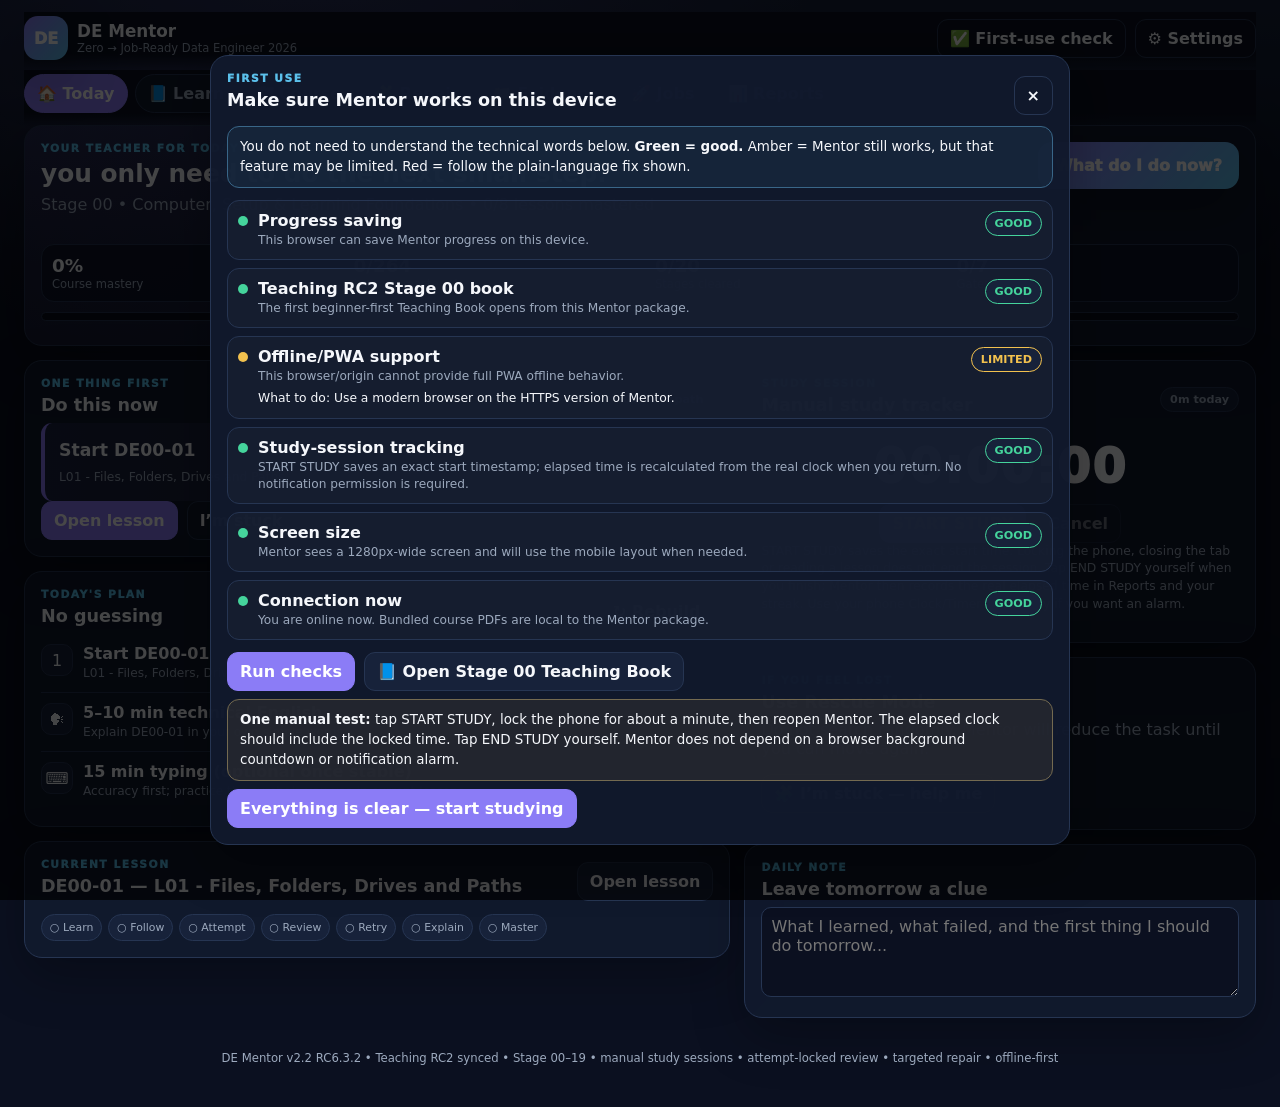
==== index.html @ 19a1c8e5 "Fix Amoled true black theme" ====
<!doctype html>
<html lang="en">
<head>
  <meta charset="utf-8">
  <meta name="viewport" content="width=device-width, initial-scale=1, viewport-fit=cover">
  <meta name="theme-color" content="#0b1020">
  <meta name="description" content="DE Mentor RC6.2 integrated with the beginner-first Teaching RC2 course: 20 stages, 264 formal lessons + 50 project phases, review/repair, revision, evidence and job launch.">
  <title>DE Mentor — Zero to Job-Ready 2026</title>
  <link rel="manifest" href="manifest.webmanifest">
  <link rel="icon" href="icon.svg" type="image/svg+xml">
  <link rel="stylesheet" href="styles.css">
</head>
<body data-theme="midnight">
<div class="appShell">
  <header class="topbar">
    <div class="brandWrap">
      <div class="logo">DE</div>
      <div class="brandText"><strong>DE Mentor</strong><span>Zero → Job-Ready Data Engineer 2026</span></div>
    </div>
    <div class="topActions">
      <button class="btn ghost" id="setupCheckBtn">✅ First-use check</button>
      <button class="btn ghost" id="installBtn" hidden>⬇ Install</button>
            <button class="btn ghost" id="settingsBtn">⚙ Settings</button>
    </div>
  </header>

  <nav class="tabs" aria-label="Mentor sections">
    <button class="tab active" data-view="home">🏠 Today</button>
    <button class="tab" data-view="learn">📘 Learn</button>
    <button class="tab" data-view="map">🗺 Course</button>
    <button class="tab" data-view="repair">🧩 Repair</button>
    <button class="tab" data-view="evidence">📁 Evidence</button>
    <button class="tab" data-view="jobs">🚀 Jobs</button>
    <button class="tab" data-view="reports">📊 Reports</button>
  </nav>

  <main>
    <!-- HOME -->
    <section class="view active" id="view-home">
      <section class="card hero">
        <div class="heroTop">
          <div>
            <div class="eyebrow">YOUR TEACHER FOR TODAY</div>
            <h1 id="greeting">You only need to do the next small step.</h1>
            <p class="muted" id="heroSub"></p>
          </div>
          <button class="bigAction" id="doNowBtn">What do I do now?</button>
        </div>
        <div class="stats4">
          <div class="stat"><b id="coursePct">0%</b><span>Course mastery</span></div>
          <div class="stat"><b id="lessonStat">0/264</b><span>Lessons mastered</span></div>
          <div class="stat"><b id="stageStat">0/20</b><span>Stages cleared</span></div>
          <div class="stat"><b id="gateStat">0/7</b><span>Gates passed</span></div>
        </div>
        <div class="progress"><i id="courseBar"></i></div>
      </section>

      <section class="gridMain">
        <div>
          <section class="card nextCard">
            <div class="sectionHead">
              <div><div class="eyebrow">ONE THING FIRST</div><h2>Do this now</h2></div>
              <span class="pill" id="nextPill">Ready</span>
            </div>
            <div class="nextInstruction" id="nextInstruction"></div>
            <div class="actionRow" id="nextActions"></div>
          </section>

          <section class="card">
            <div class="sectionHead"><div><div class="eyebrow">TODAY'S PLAN</div><h2>No guessing</h2></div><button class="btn ghost" id="rebuildPlanBtn">↻ Rebuild</button></div>
            <div id="todayPlan"></div>
          </section>

          <section class="card">
            <div class="sectionHead"><div><div class="eyebrow">CURRENT LESSON</div><h2 id="homeLessonTitle"></h2></div><button class="btn" id="openCurrentBtn">Open lesson</button></div>
            <div id="homeLessonSteps"></div>
          </section>
        </div>

        <aside>
          <section class="card timerCard">
            <div class="sectionHead"><div><div class="eyebrow">STUDY SESSION</div><h2>Manual study tracker</h2></div><span class="pill" id="studyToday">0m today</span></div>
            <div class="clock" id="studyClock">00:00:00</div>
            <div class="actionRow center"><button class="btn primary" id="studyStartEnd">START STUDY</button><button class="btn ghost" id="studyCancel" disabled>Cancel</button></div>
            <p class="muted tiny" id="studyHint">START STUDY saves the exact start time. Locking the phone, closing the tab or reading a lesson does not end the session. Tap END STUDY yourself when you finish; Mentor then records the real elapsed time in Reports and your streak. Use your phone Clock/Timer separately if you want an alarm.</p>
          </section>

          <section class="card">
            <div class="sectionHead"><div><div class="eyebrow">IF YOU FEEL LOST</div><h2>Use Rescue Mode</h2></div></div>
            <p class="muted">Do not search randomly. Mentor will reduce the task until you can move again.</p>
            <button class="btn rescueBtn" id="stuckBtn">🧩 I’m stuck — help me</button>
          </section>

          <section class="card">
            <div class="sectionHead"><div><div class="eyebrow">DAILY NOTE</div><h2>Leave tomorrow a clue</h2></div><span class="muted tiny" id="noteSaved"></span></div>
            <textarea id="dailyNote" placeholder="What I learned, what failed, and the first thing I should do tomorrow..."></textarea>
          </section>
        </aside>
      </section>
    </section>

    <!-- LEARN -->
    <section class="view" id="view-learn">
      <section class="card">
        <div class="sectionHead">
          <div><div class="eyebrow">BEGINNER CLASSROOM</div><h1 id="lessonHeading">Lesson</h1><p class="muted" id="lessonMeta"></p></div>
          <div class="actionRow"><button class="btn ghost" id="prevLessonBtn">← Prev</button><button class="btn ghost" id="nextLessonBtn">Next →</button></div>
        </div>
        <div class="call info" id="orderWarning" hidden></div>
        <div class="lessonProgress" id="lessonProgress"></div>
      </section>

      <section class="learnLayout">
        <div>
          <section class="card teacherCard">
            <div class="teacherStep"><span>1</span><div><h2>Understand the point</h2><p id="whyText"></p></div></div>
            <div class="teacherStep"><span>2</span><div><h2>Learn / watch / read</h2><p id="learnText"></p><div class="actionRow"><a class="btn" id="sourceBtn" target="_blank" rel="noopener">Open assigned source</a><button class="btn ghost" id="learnerPackBtn">📘 Teaching Book</button></div></div>
            <div class="teacherStep"><span>3</span><div><h2>Follow once</h2><p>Type/click along with the guided example. You are allowed to copy the guided example once. Your independent task comes after this.</p><button class="btn" id="guidedDoneBtn">I followed the guided example</button></div></div>
            <div class="teacherStep important"><span>4</span><div><h2>Do it alone</h2><p id="proofText"></p><p class="muted tiny">Save your real attempt before opening the review. Wrong attempts are useful evidence.</p><button class="btn primary" id="saveAttemptBtn">Save genuine attempt</button></div></div>
            <div class="teacherStep"><span>5</span><div><h2>Check only after attempt</h2><p>Compare your reasoning with the locked Review / Repair material. Fix the exact mistake—do not copy the answer and call it mastery.</p><button class="btn" id="reviewBtn">🔒 Review locked</button></div></div>
            <div class="teacherStep"><span>6</span><div><h2>Fresh retry</h2><p>Close the review and solve a small fresh variation. If you can do it without copying, record the retry.</p><button class="btn" id="retestBtn">Fresh retry passed</button></div></div>
            <div class="teacherStep"><span>7</span><div><h2>Explain it simply</h2><p id="englishText"></p><button class="btn" id="explainBtn">I explained it aloud</button></div></div>
            <div class="teacherStep"><span>8</span><div><h2>Master or repair</h2><p>Mastered means you can reproduce the skill, not that you watched/read it.</p><div class="actionRow"><button class="btn primary" id="masterBtn">Mark Mastered</button><button class="btn ghost" id="skipBtn">Skip for now</button><button class="btn rescueBtn" id="lessonStuckBtn">I’m stuck</button></div></div>
          </section>
        </div>

        <aside>
          <section class="card">
            <div class="eyebrow">LESSON STATUS</div>
            <div class="statusBig" id="lessonStatusBig">Not Started</div>
            <div class="progress"><i id="lessonBar"></i></div>
            <p class="muted tiny" id="lessonStatusHelp"></p>
            <button class="btn ghost full" id="setCurrentBtn">Set as my current lesson</button>
          </section>
          <section class="card">
            <div class="eyebrow">REVISION</div><h2>Mentor remembers for you</h2>
            <div id="revisionPreview"></div>
          </section>
          <section class="card">
            <div class="eyebrow">SOURCE</div><h2 id="sourceName"></h2><p class="muted tiny" id="sourceRule"></p>
          </section>
        </aside>
      </section>
    </section>

    <!-- MAP -->
    <section class="view" id="view-map">
      <section class="card">
        <div class="sectionHead"><div><div class="eyebrow">FULL COURSE</div><h1>20 stages • 264 lessons + 50 project phases</h1><p class="muted">Browse anything. Mentor still keeps a recommended path and protects Gates.</p></div><input id="lessonSearch" class="search" placeholder="Search lesson or topic..."></div>
        <div class="call info">Browsing ahead is allowed. It does <b>not</b> mark earlier work complete and it does not bypass competency Gates.</div>
      </section>
      <div id="stageMap"></div>
    </section>

    <!-- REPAIR -->
    <section class="view" id="view-repair">
      <section class="card">
        <div class="sectionHead"><div><div class="eyebrow">ERROR LOG</div><h1>Weakness → repair → fresh retest</h1></div><button class="btn primary" id="addWeaknessBtn">+ Add weakness</button></div>
        <p class="muted">A mistake never restarts the whole course. Mentor repairs the exact skill that failed.</p>
        <div id="repairList"></div>
      </section>
      <section class="card">
        <div class="eyebrow">REVISION QUEUE</div><h2>Due and upcoming</h2><div id="revisionList"></div>
      </section>
    </section>

    <!-- EVIDENCE -->
    <section class="view" id="view-evidence">
      <section class="card">
        <div class="sectionHead"><div><div class="eyebrow">EVIDENCE VAULT</div><h1>Proof you can show and defend</h1></div><button class="btn primary" id="addEvidenceBtn">+ Save evidence</button></div>
        <div class="call warn">Never store passwords, tokens, private employer/client data, proprietary code or confidential screenshots.</div>
        <div id="evidenceList"></div>
      </section>
    </section>

    <!-- JOBS -->
    <section class="view" id="view-jobs">
      <section class="card">
        <div class="sectionHead"><div><div class="eyebrow">JOB LAUNCH</div><h1>Evidence-led applications</h1><p class="muted">Available early for market watching; full application loop becomes part of the recommended plan from Stage 17 onward.</p></div><button class="btn primary" id="addApplicationBtn">+ Add application</button></div>
        <div class="jobStats" id="jobStats"></div>
        <div id="applicationList"></div>
      </section>
      <section class="card">
        <div class="eyebrow">FUNNEL DIAGNOSIS</div><h2 id="funnelTitle">No pattern yet</h2><div id="funnelAdvice" class="call info"></div>
      </section>
    </section>

    <!-- REPORTS -->
    <section class="view" id="view-reports">
      <section class="gridMain">
        <div>
          <section class="card"><div class="eyebrow">STUDY REPORT</div><h1>Progress that means something</h1><div class="stats4"><div class="stat"><b id="rToday">0m</b><span>Today</span></div><div class="stat"><b id="rWeek">0m</b><span>7 days</span></div><div class="stat"><b id="rStreak">0</b><span>Streak</span></div><div class="stat"><b id="rDue">0</b><span>Revision due</span></div></div><h2>Last 7 days</h2><div id="studyBars"></div></section>
          <section class="card"><div class="eyebrow">STAGE PROGRESS</div><h2>Where your mastery is</h2><div id="stageBars"></div></section>
        </div>
        <aside>
          <section class="card"><div class="eyebrow">BACKUP</div><h2>Never lose progress</h2><div class="stack"><button class="btn primary" id="exportJsonBtn">Download full JSON backup</button><button class="btn" id="exportLessonsBtn">Lesson CSV</button><button class="btn" id="exportStudyBtn">Study sessions CSV</button><button class="btn" id="exportEvidenceBtn">Evidence CSV</button><button class="btn" id="exportJobsBtn">Applications CSV</button><button class="btn ghost" id="restoreBtn">Restore JSON backup</button><input id="restoreFile" type="file" accept="application/json,.json" hidden></div></section>
        </aside>
      </section>
    </section>
  </main>

  <footer>DE Mentor v2.2 RC6.3.2 • Teaching RC2 synced • Stage 00–19 • manual study sessions • attempt-locked review • targeted repair • offline-first</footer>
</div>

<!-- FIRST-USE CHECK -->
<div class="modal" id="setupModal" role="dialog" aria-modal="true">
  <div class="modalCard card wide">
    <div class="sectionHead"><div><div class="eyebrow">FIRST USE</div><h2>Make sure Mentor works on this device</h2></div><button class="btn ghost closeModal" data-close="setupModal">×</button></div>
    <div class="call info">You do not need to understand the technical words below. <b>Green = good.</b> Amber = Mentor still works, but that feature may be limited. Red = follow the plain-language fix shown.</div>
    <div id="setupResults" class="setupResults"></div>
    <div class="actionRow">
      <button class="btn primary" id="runSetupCheckBtn">Run checks</button>
      <button class="btn" id="setupOpenStage0Btn">📘 Open Stage 00 Teaching Book</button>
    </div>
    <div class="call warn topGap"><b>One manual test:</b> tap START STUDY, lock the phone for about a minute, then reopen Mentor. The elapsed clock should include the locked time. Tap END STUDY yourself. Mentor does not depend on a browser background countdown or notification alarm.</div>
    <div class="actionRow"><button class="btn primary" id="setupDoneBtn">Everything is clear — start studying</button></div>
  </div>
</div>

<!-- SETTINGS -->
<div class="modal" id="settingsModal" role="dialog" aria-modal="true">
  <div class="modalCard card">
    <div class="sectionHead"><h2>⚙ Settings</h2><button class="btn ghost closeModal" data-close="settingsModal">×</button></div>
    <label>Name<input id="nameInput" placeholder="Your name"></label>
    <label>Theme<select id="themeInput"><option value="midnight">Midnight</option><option value="amoled">AMOLED Black</option><option value="light">Light</option><option value="ocean">Ocean</option><option value="forest">Forest</option><option value="ember">Ember</option><option value="graphite">Graphite</option></select></label>
    <label class="check"><input id="beginnerModeInput" type="checkbox"> Beginner Mode — show extra instructions</label>
    <h3>Study tracking</h3>
    <div class="formGrid"><label>Daily target hours<input id="dailyTarget" type="number" min="0.5" max="12" step="0.5"></label></div>
    <p class="muted tiny">No fixed 25-minute Pomodoro is used. Start and end each real study session manually; use the phone Clock/Timer separately when you want an alarm.</p>
    <div class="actionRow"><button class="btn primary" id="saveSettingsBtn">Save settings</button><button class="btn danger" id="resetBtn">Reset all local progress</button></div>
  </div>
</div>

<!-- RESCUE -->
<div class="modal" id="rescueModal" role="dialog" aria-modal="true">
  <div class="modalCard card wide">
    <div class="sectionHead"><div><div class="eyebrow">RESCUE MODE</div><h2 id="rescueTitle">I’m stuck</h2></div><button class="btn ghost closeModal" data-close="rescueModal">×</button></div>
    <div class="rescueSteps" id="rescueSteps"></div>
    <label>What exactly confused you?<textarea id="rescueIssue" placeholder="Example: I typed the formula but got #VALUE! / I don't understand what one row means..."></textarea></label>
    <div class="actionRow"><button class="btn primary" id="saveRescueBtn">Save weakness + schedule repair</button><button class="btn" id="copyHelpPromptBtn">Copy safe help prompt</button></div>
  </div>
</div>

<!-- WEAKNESS -->
<div class="modal" id="weaknessModal" role="dialog" aria-modal="true">
  <div class="modalCard card">
    <div class="sectionHead"><h2>Add weakness</h2><button class="btn ghost closeModal" data-close="weaknessModal">×</button></div>
    <label>Lesson<select id="weakLesson"></select></label>
    <label>What went wrong?<textarea id="weakIssue"></textarea></label>
    <label>Severity<select id="weakSeverity"><option value="normal">Normal</option><option value="critical">Critical — blocks safe progress</option></select></label>
    <button class="btn primary" id="saveWeaknessBtn">Save weakness</button>
  </div>
</div>

<!-- EVIDENCE MODAL -->
<div class="modal" id="evidenceModal" role="dialog" aria-modal="true">
  <div class="modalCard card">
    <div class="sectionHead"><h2>Save evidence</h2><button class="btn ghost closeModal" data-close="evidenceModal">×</button></div>
    <label>Lesson / skill<input id="evSkill" placeholder="DE09-04 / idempotent batch pipeline"></label>
    <label>What you did + how you verified it<textarea id="evAction"></textarea></label>
    <label>Type<select id="evType"><option>Course evidence</option><option>Independent project</option><option>Failure / recovery</option><option>Cloud / Fabric lab</option><option>Interview evidence</option></select></label>
    <label>Strength<select id="evStrength"><option value="1">1 — guided</option><option value="2">2 — independent basic</option><option value="3">3 — independent professional</option><option value="4">4 — can teach/defend</option></select></label>
    <button class="btn primary" id="saveEvidenceBtn">Save sanitized evidence</button>
  </div>
</div>

<!-- APPLICATION MODAL -->
<div class="modal" id="applicationModal" role="dialog" aria-modal="true">
  <div class="modalCard card wide">
    <div class="sectionHead"><h2>Add / update application</h2><button class="btn ghost closeModal" data-close="applicationModal">×</button></div>
    <div class="formGrid"><label>Company<input id="jobCompany"></label><label>Role<input id="jobRole"></label><label>Source<input id="jobSource" placeholder="LinkedIn / company site / referral"></label><label>Date<input id="jobDate" type="date"></label><label>Fit<select id="jobFit"><option>High</option><option>Medium</option><option>Low</option></select></label><label>Status<select id="jobStatus"><option>Saved</option><option>Applied</option><option>Recruiter screen</option><option>Assessment</option><option>Technical interview</option><option>Final interview</option><option>Offer</option><option>Rejected</option><option>Withdrawn</option></select></label><label>Work mode<input id="jobMode" placeholder="Remote / hybrid / onsite"></label><label>Follow-up date<input id="jobFollow" type="date"></label></div>
    <label>Degree / eligibility wording<textarea id="jobDegree" placeholder="Paste the exact important requirement, e.g. 'Bachelor's degree preferred'..."></textarea></label>
    <label>Notes / feedback<textarea id="jobNotes"></textarea></label>
    <button class="btn primary" id="saveApplicationBtn">Save application</button>
  </div>
</div>

<!-- GATE MODAL -->
<div class="modal" id="gateModal" role="dialog" aria-modal="true">
  <div class="modalCard card wide">
    <div class="sectionHead"><div><div class="eyebrow">PROTECTED GATE</div><h2 id="gateTitle"></h2></div><button class="btn ghost closeModal" data-close="gateModal">×</button></div>
    <div class="call warn" id="gateRule"></div>
    <div id="gateScores" class="formGrid"></div>
    <label class="check"><input id="gateCritical" type="checkbox"> I had an unresolved critical failure (unsafe/corrupt/fake-evidence type failure)</label>
    <label>Evidence / attempt note<textarea id="gateNote"></textarea></label>
    <div class="actionRow"><a class="btn" id="gatePackageBtn" target="_blank" rel="noopener">📦 Full Gate package</a><a class="btn" id="gateBriefBtn" target="_blank" rel="noopener">Open Gate brief</a><a class="btn ghost" id="gateReviewBtn" target="_blank" rel="noopener">Review locked</a></div>
    <div id="gateResult" class="call info"></div>
    <button class="btn primary" id="saveGateBtn">Save Gate attempt</button>
  </div>
</div>

<div class="toast" id="toast"></div>

<script src="curriculum.js"></script>
<script src="app.js"></script>
</body>
</html>
---- styles.css ----
:root{
  --bg:#0b1020;--panel:#11192d;--panel2:#17223a;--panel3:#0e1528;
  --txt:#f5f7fb;--mut:#9ca9bd;--accent:#8b7cf6;--accent2:#5bc0eb;
  --ok:#45d49c;--warn:#f2c14e;--danger:#ff6b7a;--bd:#263552;
  --shadow:0 18px 52px rgba(0,0,0,.28);--radius:18px;--focus:0 0 0 3px color-mix(in srgb,var(--accent) 32%,transparent)
}
body[data-theme="amoled"]{--bg:#000;--panel:#000;--panel2:#050505;--panel3:#000;--bd:#202020;--accent:#9a8cff;--accent2:#52c8f0;--shadow:none}
body[data-theme="light"]{--bg:#f5f7fb;--panel:#fff;--panel2:#eef2f7;--panel3:#f8fafc;--txt:#172033;--mut:#64748b;--bd:#d7dee8;--shadow:0 14px 36px rgba(25,38,64,.09);--accent:#6757d9;--accent2:#198fb8}
body[data-theme="ocean"]{--bg:#071622;--panel:#0d2230;--panel2:#123246;--panel3:#091c29;--accent:#2ab7ca;--accent2:#68d8e8;--bd:#24506a}
body[data-theme="forest"]{--bg:#0c1512;--panel:#12211b;--panel2:#1a3027;--panel3:#0d1914;--accent:#53d18f;--accent2:#8be8bb;--bd:#294a3c}
body[data-theme="ember"]{--bg:#1b100d;--panel:#291713;--panel2:#38201a;--panel3:#21110e;--accent:#f28c5d;--accent2:#ffc07a;--bd:#5a3328}
body[data-theme="graphite"]{--bg:#101214;--panel:#181b1f;--panel2:#22262b;--panel3:#131619;--txt:#f2f4f6;--mut:#a7b0ba;--accent:#7e8da4;--accent2:#aab6c5;--bd:#353c45}
*{box-sizing:border-box}
html{scroll-behavior:smooth}
body{margin:0;min-height:100vh;color:var(--txt);background:radial-gradient(circle at 25% -10%,color-mix(in srgb,var(--accent) 19%,transparent),transparent 34%),linear-gradient(180deg,var(--panel2),var(--bg) 24%);font-family:Inter,system-ui,-apple-system,Segoe UI,Roboto,Arial,sans-serif}
body[data-theme="amoled"]{background:#000}
body[data-theme="amoled"] .topbar,body[data-theme="amoled"] .tabs{background:#000}
body[data-theme="amoled"] .card{background:#000}
body[data-theme="amoled"] .hero,body[data-theme="amoled"] .teacherStep.important,body[data-theme="amoled"] .nextInstruction{background:#000}
button,input,select,textarea{font:inherit}
button,a{touch-action:manipulation}
a{color:inherit;text-decoration:none}
.appShell{max-width:1260px;margin:auto;padding:12px 14px 34px}
.topbar{display:flex;align-items:center;justify-content:space-between;gap:12px;padding:4px 0 10px;position:sticky;top:0;z-index:30;background:linear-gradient(180deg,var(--bg) 72%,transparent);backdrop-filter:blur(8px)}
.brandWrap{display:flex;align-items:center;gap:10px;min-width:0}.logo{width:44px;height:44px;border-radius:14px;display:grid;place-items:center;font-weight:950;background:linear-gradient(135deg,var(--accent),var(--accent2));color:#fff;box-shadow:var(--shadow)}
.brandText{min-width:0}.brandText strong{display:block;font-size:1.05rem}.brandText span{display:block;color:var(--mut);font-size:.72rem;white-space:nowrap;overflow:hidden;text-overflow:ellipsis;max-width:58vw}
.topActions{display:flex;gap:7px;overflow-x:auto;scrollbar-width:none}.topActions::-webkit-scrollbar{display:none}.topActions .btn{white-space:nowrap}
.tabs{display:flex;gap:7px;overflow-x:auto;scrollbar-width:none;padding:4px 0 12px;position:sticky;top:58px;z-index:25;background:linear-gradient(180deg,var(--bg) 78%,transparent)}.tabs::-webkit-scrollbar{display:none}
.tab{border:1px solid var(--bd);background:var(--panel);color:var(--mut);border-radius:999px;padding:9px 12px;font-weight:850;white-space:nowrap;cursor:pointer}.tab.active{background:var(--accent);border-color:var(--accent);color:#fff}.tab:focus-visible,.btn:focus-visible,.chip:focus-visible,input:focus-visible,select:focus-visible,textarea:focus-visible{outline:none;box-shadow:var(--focus)}
.view{display:none}.view.active{display:block}
.card{background:color-mix(in srgb,var(--panel) 97%,transparent);border:1px solid var(--bd);border-radius:var(--radius);padding:16px;margin:0 0 14px;box-shadow:var(--shadow)}
.hero{background:linear-gradient(145deg,color-mix(in srgb,var(--accent) 14%,transparent),var(--panel) 60%)}
.heroTop,.sectionHead,.actionRow,.brandWrap,.topActions,.timerModes{display:flex;align-items:center;gap:9px;flex-wrap:wrap}.heroTop,.sectionHead{justify-content:space-between}.heroTop{align-items:flex-start}
h1,h2,h3,p{margin-top:0}h1{font-size:1.55rem;line-height:1.15;margin-bottom:6px}h2{font-size:1.1rem;margin-bottom:8px}h3{font-size:.96rem;margin:10px 0 7px}
.eyebrow{font-size:.67rem;text-transform:uppercase;letter-spacing:.14em;color:var(--accent2);font-weight:950;margin-bottom:5px}.muted{color:var(--mut)}.tiny{font-size:.77rem;line-height:1.45}
.btn{border:1px solid var(--bd);background:var(--panel2);color:var(--txt);border-radius:11px;padding:9px 12px;font-weight:850;cursor:pointer;transition:.15s transform,.15s filter}.btn:hover{filter:brightness(1.08)}.btn:active{transform:translateY(1px)}.btn:disabled{opacity:.42;cursor:not-allowed;transform:none;filter:none}.btn.primary{background:var(--accent);border-color:var(--accent);color:#fff}.btn.ghost{background:transparent}.btn.danger{background:transparent;color:#ff9da8;border-color:color-mix(in srgb,var(--danger) 50%,var(--bd))}.btn.full{width:100%}.rescueBtn{border-color:color-mix(in srgb,var(--warn) 48%,var(--bd));background:color-mix(in srgb,var(--warn) 10%,var(--panel2));color:var(--txt)}
.bigAction{border:0;border-radius:14px;padding:14px 17px;background:linear-gradient(135deg,var(--accent),var(--accent2));font-weight:950;color:#fff;box-shadow:var(--shadow);cursor:pointer}
.stats4{display:grid;grid-template-columns:repeat(4,1fr);gap:8px;margin:14px 0 10px}.stat{background:color-mix(in srgb,var(--panel3) 90%,transparent);border:1px solid var(--bd);border-radius:13px;padding:10px}.stat b{display:block;font-size:1.15rem}.stat span{display:block;color:var(--mut);font-size:.72rem;margin-top:1px}
.progress{height:9px;background:color-mix(in srgb,var(--bg) 82%,#000);border:1px solid var(--bd);border-radius:99px;overflow:hidden;margin:8px 0}.progress i{display:block;height:100%;width:0;background:linear-gradient(90deg,var(--accent),var(--accent2));transition:width .25s ease}
.gridMain{display:grid;grid-template-columns:1.16fr .84fr;gap:14px}.learnLayout{display:grid;grid-template-columns:1.45fr .55fr;gap:14px}
.nextInstruction{padding:14px;border-left:4px solid var(--accent);background:linear-gradient(90deg,color-mix(in srgb,var(--accent) 10%,transparent),transparent);border-radius:11px;line-height:1.55}.nextInstruction b{font-size:1.08rem}.nextInstruction .tiny{margin-top:6px}
.pill{display:inline-flex;align-items:center;gap:4px;border:1px solid var(--bd);border-radius:999px;padding:5px 9px;font-size:.7rem;color:var(--mut);background:var(--panel2);font-weight:800}.pill.ok{color:var(--ok);border-color:var(--ok)}.pill.warn{color:var(--warn);border-color:var(--warn)}.pill.danger{color:#ff9ca6;border-color:var(--danger)}
.call{padding:10px 12px;border-radius:12px;border:1px solid var(--bd);line-height:1.48;font-size:.84rem;margin:8px 0}.call.info{border-color:color-mix(in srgb,var(--accent2) 35%,var(--bd));background:color-mix(in srgb,var(--accent2) 7%,transparent)}.call.warn{border-color:color-mix(in srgb,var(--warn) 38%,var(--bd));background:color-mix(in srgb,var(--warn) 8%,transparent)}.call.danger{border-color:color-mix(in srgb,var(--danger) 38%,var(--bd));background:color-mix(in srgb,var(--danger) 7%,transparent)}.call.ok{border-color:color-mix(in srgb,var(--ok) 38%,var(--bd));background:color-mix(in srgb,var(--ok) 7%,transparent)}
.planItem,.repairRow,.evidenceRow,.jobRow,.revisionRow,.stageLessonRow{display:flex;gap:10px;align-items:flex-start;padding:10px 0;border-bottom:1px solid var(--bd)}.planItem:last-child,.repairRow:last-child,.evidenceRow:last-child,.jobRow:last-child,.revisionRow:last-child,.stageLessonRow:last-child{border-bottom:0}.planIcon{width:32px;height:32px;border:1px solid var(--bd);background:var(--panel2);border-radius:10px;display:grid;place-items:center;flex:0 0 32px}.grow{flex:1;min-width:0}.rowTitle{font-weight:850}.rowSub{color:var(--mut);font-size:.76rem;line-height:1.4;margin-top:2px}
.timerCard{text-align:left}.timerModes{justify-content:center}.chip{border:1px solid var(--bd);background:var(--panel2);color:var(--mut);border-radius:999px;padding:7px 10px;font-weight:800;cursor:pointer}.chip.active{border-color:var(--accent);color:var(--txt);box-shadow:0 0 0 1px var(--accent) inset}.clock{text-align:center;font-size:3rem;font-weight:950;letter-spacing:.04em;margin:15px 0 10px;font-variant-numeric:tabular-nums}.center{justify-content:center}
textarea,input,select{width:100%;min-width:0;border:1px solid var(--bd);background:var(--bg);color:var(--txt);border-radius:10px;padding:9px}textarea{min-height:90px;resize:vertical}label{display:block;margin:9px 0;font-size:.82rem;font-weight:750}.check{display:flex;align-items:flex-start;gap:8px}.check input{width:auto;margin-top:2px;accent-color:var(--accent)}.formGrid{display:grid;grid-template-columns:1fr 1fr;gap:9px}.stack{display:grid;gap:8px}.search{max-width:310px}
.teacherCard{padding:5px 16px}.teacherStep{display:grid;grid-template-columns:42px 1fr;gap:12px;padding:17px 0;border-bottom:1px solid var(--bd)}.teacherStep:last-child{border-bottom:0}.teacherStep>span{width:36px;height:36px;border-radius:12px;display:grid;place-items:center;background:var(--panel2);border:1px solid var(--bd);font-weight:950;color:var(--accent2)}.teacherStep h2{margin-bottom:6px}.teacherStep p{line-height:1.52;margin-bottom:9px}.teacherStep.important{background:linear-gradient(90deg,color-mix(in srgb,var(--accent) 7%,transparent),transparent);margin:0 -16px;padding:17px 16px}.teacherStep.important>span{background:var(--accent);color:#fff;border-color:var(--accent)}
.lessonProgress{display:flex;gap:6px;flex-wrap:wrap;margin-top:10px}.stepDot{display:flex;align-items:center;gap:5px;border:1px solid var(--bd);background:var(--panel2);border-radius:999px;padding:6px 8px;font-size:.68rem;color:var(--mut)}.stepDot.done{border-color:var(--ok);color:var(--ok)}.stepDot.current{border-color:var(--accent);color:var(--txt)}
.statusBig{font-size:1.45rem;font-weight:950;margin:9px 0 6px}.status-not{color:var(--mut)}.status-learning{color:var(--accent2)}.status-attempt{color:var(--warn)}.status-review{color:#d9a2ff}.status-retest{color:#f3bb6e}.status-master{color:var(--ok)}.status-skip{color:#f39a75}
.stageCard{overflow:hidden}.stageTop{display:grid;grid-template-columns:64px 1fr auto;gap:11px;align-items:center;cursor:pointer}.stageNum{width:58px;height:58px;border-radius:15px;background:var(--panel2);border:1px solid var(--bd);display:grid;place-items:center;font-weight:950;font-size:1.1rem}.stageTop h2{margin:0 0 4px}.stageBody{display:none;margin-top:13px;padding-top:10px;border-top:1px solid var(--bd)}.stageCard.open .stageBody{display:block}.stageMeta{display:flex;gap:6px;flex-wrap:wrap;margin:8px 0}.stageLessonRow{align-items:center}.stageLessonRow .btn{padding:7px 9px}.lessonId{font-family:ui-monospace,SFMono-Regular,Menlo,Consolas,monospace;color:var(--accent2);font-size:.76rem;font-weight:900}.stageProgressMini{width:125px}.gateBanner{margin-top:10px}.gatePassed{color:var(--ok)}
.rescueSteps{display:grid;gap:9px}.rescueStep{display:grid;grid-template-columns:34px 1fr;gap:9px;padding:10px;border:1px solid var(--bd);border-radius:12px;background:var(--panel2)}.rescueStep>span{width:30px;height:30px;border-radius:9px;display:grid;place-items:center;background:var(--panel3);font-weight:900;color:var(--accent2)}
.modal{display:none;position:fixed;inset:0;z-index:70;background:rgba(0,0,0,.72);place-items:center;padding:14px}.modal.show{display:grid}.modalCard{width:min(650px,100%);max-height:92vh;overflow:auto;margin:0}.modalCard.wide{width:min(860px,100%)}
.toast{position:fixed;right:18px;bottom:20px;z-index:100;background:var(--txt);color:var(--bg);padding:10px 13px;border-radius:11px;font-weight:800;box-shadow:var(--shadow);opacity:0;transform:translateY(10px);pointer-events:none;transition:.2s}.toast.show{opacity:1;transform:none}
.jobStats{display:grid;grid-template-columns:repeat(4,1fr);gap:7px;margin:10px 0}.jobMini{border:1px solid var(--bd);background:var(--panel2);border-radius:11px;padding:9px}.jobMini b{display:block}.jobMini span{font-size:.7rem;color:var(--mut)}
.barRow{display:grid;grid-template-columns:75px 1fr 55px;gap:9px;align-items:center;margin:8px 0;font-size:.76rem}.barTrack{height:8px;border:1px solid var(--bd);background:var(--bg);border-radius:99px;overflow:hidden}.barTrack i{display:block;height:100%;background:linear-gradient(90deg,var(--accent),var(--accent2))}.barRow em{font-style:normal;color:var(--mut);text-align:right}
footer{text-align:center;color:var(--mut);font-size:.73rem;padding:19px 0 8px}
.hidden{display:none!important}
@media(max-width:950px){.gridMain,.learnLayout{grid-template-columns:1fr}.topbar,.tabs{position:static}}
@media(max-width:700px){.stats4,.jobStats{grid-template-columns:1fr 1fr}.formGrid{grid-template-columns:1fr}.stageTop{grid-template-columns:54px 1fr}.stageTop>.stageProgressMini{grid-column:2}.stageNum{width:48px;height:48px}.teacherStep{grid-template-columns:36px 1fr}.teacherStep>span{width:32px;height:32px}.brandText span{max-width:48vw}}
@media(max-width:520px){.appShell{padding:9px}.topbar{align-items:flex-start}.brandText span{max-width:42vw}.bigAction{width:100%}.heroTop{display:block}.heroTop .bigAction{margin-top:10px}.sectionHead{align-items:flex-start}.search{max-width:none;width:100%}.clock{font-size:2.65rem}.stats4{grid-template-columns:1fr 1fr}.stageLessonRow{align-items:flex-start;flex-wrap:wrap}.stageLessonRow .btn{margin-left:42px}.barRow{grid-template-columns:62px 1fr 48px}}

/* First-use device check */
.setupResults{margin:12px 0;display:grid;gap:8px}.setupRow{display:flex;gap:10px;align-items:flex-start;padding:10px;border:1px solid var(--bd);border-radius:12px;background:rgba(255,255,255,.018)}.setupDot{width:10px;height:10px;border-radius:50%;margin-top:5px;flex:0 0 10px;background:var(--mut)}.setupRow.ok .setupDot{background:var(--ok)}.setupRow.warn .setupDot{background:var(--warn)}.setupRow.bad .setupDot{background:var(--danger)}.setupFix{margin-top:5px;color:var(--txt)}

/* RC4 Android readability hotfix — observed on real 452px Android Chrome. */
html{-webkit-text-size-adjust:100%;text-size-adjust:100%}
.teacherStep>div{min-width:0;max-width:100%;overflow-wrap:anywhere;word-break:normal}
.teacherStep h2,.teacherStep p{max-width:100%;overflow-wrap:anywhere}
@media(max-width:600px){
  .teacherCard{padding:4px 12px;overflow:hidden}
  .teacherStep{display:block;padding:16px 0;min-width:0;overflow:hidden}
  .teacherStep.important{display:block;margin:0 -12px;padding:16px 12px;overflow:hidden}
  .teacherStep>span{width:34px;height:34px;margin:0 0 10px 0}
  .teacherStep>div{display:block;width:100%;min-width:0}
  .teacherStep h2{font-size:1.08rem;line-height:1.3;margin:0 0 7px}
  .teacherStep p{font-size:.98rem;line-height:1.55;margin:0 0 10px}
  .teacherStep .actionRow{display:grid;grid-template-columns:1fr;gap:8px;width:100%}
  .teacherStep .btn,.teacherStep a.btn{display:block;width:100%;max-width:100%;white-space:normal;text-align:center}
}

/* RC5 manual-session + mobile controls */
@media(max-width:600px){
  .timerCard .actionRow{display:grid;grid-template-columns:1fr;gap:8px}
  .timerCard .btn{width:100%}
  .clock{font-size:2.25rem;overflow-wrap:normal;white-space:nowrap}
}
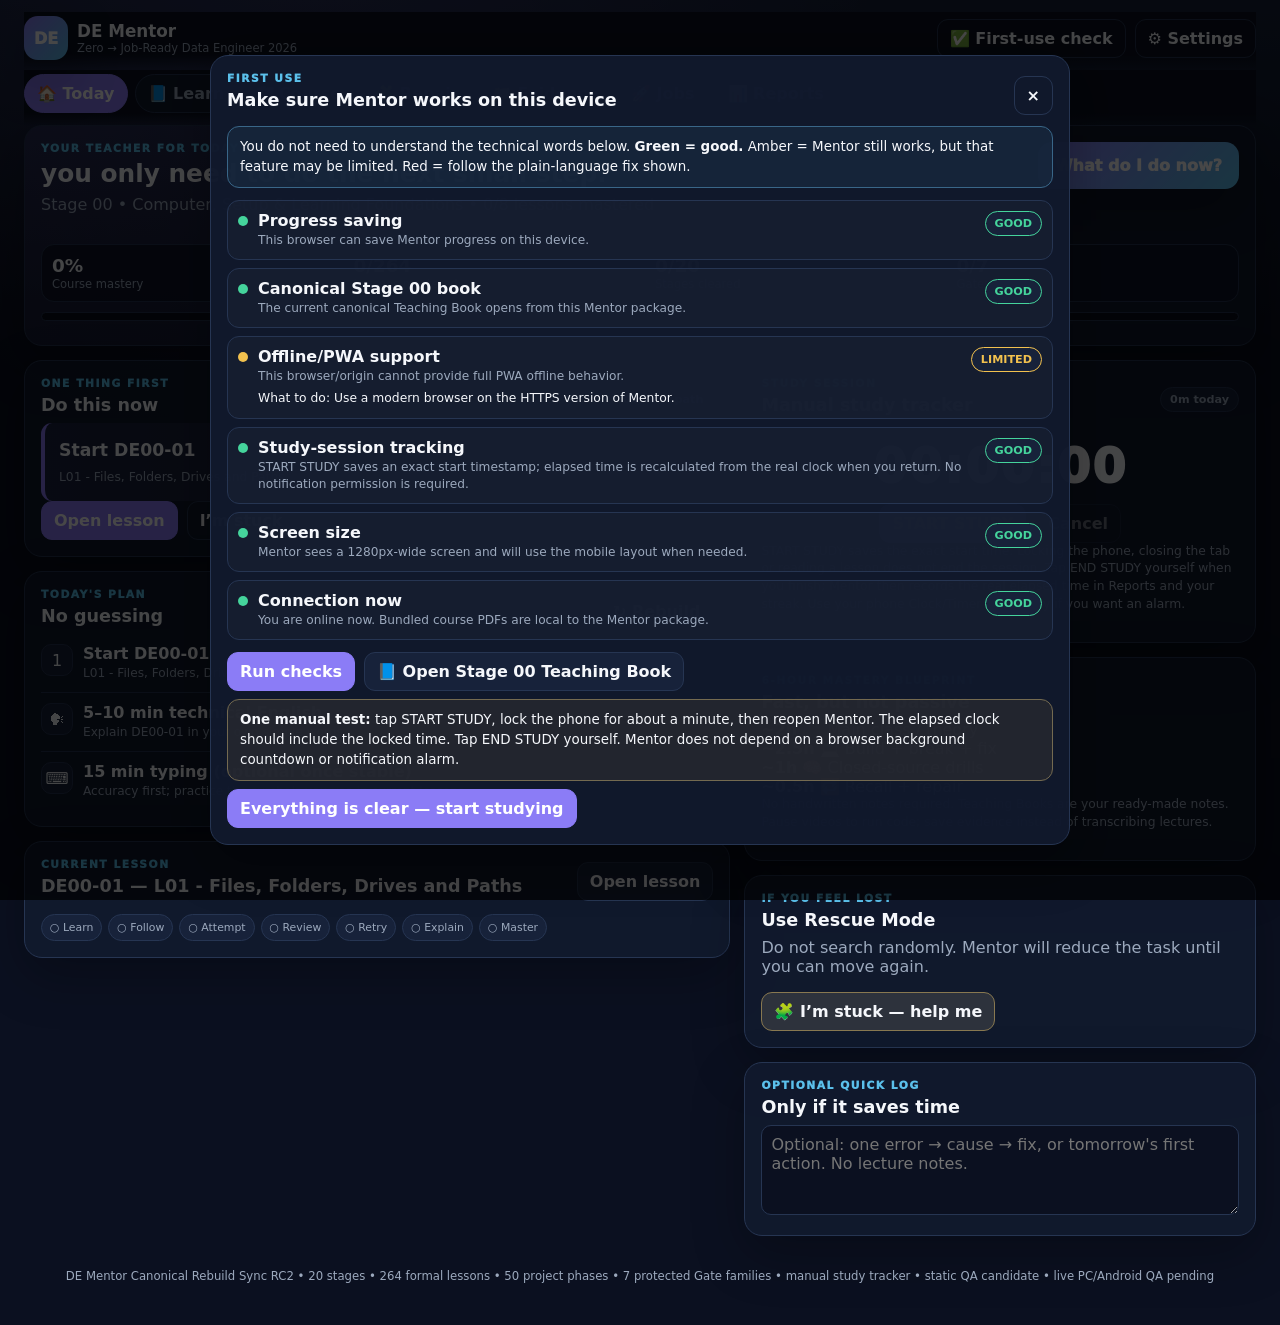
==== commit 95bea01c: "Deploy Standalone DE 2026 canonical Mentor RC2" ====
--- a/index.html
+++ b/index.html
@@ -4,7 +4,7 @@
   <meta charset="utf-8">
   <meta name="viewport" content="width=device-width, initial-scale=1, viewport-fit=cover">
   <meta name="theme-color" content="#0b1020">
-  <meta name="description" content="DE Mentor RC6.2 integrated with the beginner-first Teaching RC2 course: 20 stages, 264 formal lessons + 50 project phases, review/repair, revision, evidence and job launch.">
+  <meta name="description" content="DE Mentor Canonical Rebuild Sync RC2: 20 stages, 264 formal lessons, 50 project phases, 7 competency-based protected Gate families, RC6 visual-source layer preserved, manual study tracker, live-device QA still pending.">
   <title>DE Mentor — Zero to Job-Ready 2026</title>
   <link rel="manifest" href="manifest.webmanifest">
   <link rel="icon" href="icon.svg" type="image/svg+xml">
@@ -85,6 +85,13 @@
             <p class="muted tiny" id="studyHint">START STUDY saves the exact start time. Locking the phone, closing the tab or reading a lesson does not end the session. Tap END STUDY yourself when you finish; Mentor then records the real elapsed time in Reports and your streak. Use your phone Clock/Timer separately if you want an alarm.</p>
           </section>
 
+
+          <section class="card">
+            <div class="sectionHead"><div><div class="eyebrow">6-HOUR MASTERY BLUEPRINT</div><h2>Fast, but not passive</h2></div></div>
+            <div class="miniPlan"><b>~2h</b> 🎥 Main class / theory<br><b>~2.5h</b> 💻 Build + break + fix<br><b>~1h</b> 🧠 Closed-source drills<br><b>~0.5h</b> 🔁 Recall + repair</div>
+            <p class="muted tiny">No handwritten notes required. Teaching Books are your ready-made notes. Pause videos to run code; save evidence instead of transcribing lectures.</p>
+          </section>
+
           <section class="card">
             <div class="sectionHead"><div><div class="eyebrow">IF YOU FEEL LOST</div><h2>Use Rescue Mode</h2></div></div>
             <p class="muted">Do not search randomly. Mentor will reduce the task until you can move again.</p>
@@ -92,8 +99,8 @@
           </section>
 
           <section class="card">
-            <div class="sectionHead"><div><div class="eyebrow">DAILY NOTE</div><h2>Leave tomorrow a clue</h2></div><span class="muted tiny" id="noteSaved"></span></div>
-            <textarea id="dailyNote" placeholder="What I learned, what failed, and the first thing I should do tomorrow..."></textarea>
+            <div class="sectionHead"><div><div class="eyebrow">OPTIONAL QUICK LOG</div><h2>Only if it saves time</h2></div><span class="muted tiny" id="noteSaved"></span></div>
+            <textarea id="dailyNote" placeholder="Optional: one error → cause → fix, or tomorrow's first action. No lecture notes."></textarea>
           </section>
         </aside>
       </section>
@@ -114,7 +121,7 @@
         <div>
           <section class="card teacherCard">
             <div class="teacherStep"><span>1</span><div><h2>Understand the point</h2><p id="whyText"></p></div></div>
-            <div class="teacherStep"><span>2</span><div><h2>Learn / watch / read</h2><p id="learnText"></p><div class="actionRow"><a class="btn" id="sourceBtn" target="_blank" rel="noopener">Open assigned source</a><button class="btn ghost" id="learnerPackBtn">📘 Teaching Book</button></div></div>
+            <div class="teacherStep"><span>2</span><div><h2>Learn / watch / read</h2><p id="learnText"></p><div class="actionRow"><a class="btn primary hidden" id="mainClassBtn" target="_blank" rel="noopener">🎬 Open main class</a><a class="btn" id="sourceBtn" target="_blank" rel="noopener">🎥 Watch assigned visual</a><button class="btn ghost" id="learnerPackBtn">📘 Teaching Book</button><a class="btn ghost" id="moduleBtn" target="_blank" rel="noopener">📦 Full module</a><a class="btn ghost hidden" id="supplementBtn" target="_blank" rel="noopener">🧰 Employer translation lab</a></div></div>
             <div class="teacherStep"><span>3</span><div><h2>Follow once</h2><p>Type/click along with the guided example. You are allowed to copy the guided example once. Your independent task comes after this.</p><button class="btn" id="guidedDoneBtn">I followed the guided example</button></div></div>
             <div class="teacherStep important"><span>4</span><div><h2>Do it alone</h2><p id="proofText"></p><p class="muted tiny">Save your real attempt before opening the review. Wrong attempts are useful evidence.</p><button class="btn primary" id="saveAttemptBtn">Save genuine attempt</button></div></div>
             <div class="teacherStep"><span>5</span><div><h2>Check only after attempt</h2><p>Compare your reasoning with the locked Review / Repair material. Fix the exact mistake—do not copy the answer and call it mastery.</p><button class="btn" id="reviewBtn">🔒 Review locked</button></div></div>
@@ -137,7 +144,7 @@
             <div id="revisionPreview"></div>
           </section>
           <section class="card">
-            <div class="eyebrow">SOURCE</div><h2 id="sourceName"></h2><p class="muted tiny" id="sourceRule"></p>
+            <div class="eyebrow">VISUAL TEACHER / SOURCE</div><h2 id="sourceName"></h2><p class="sourceSegment" id="sourceSegment"></p><p class="muted tiny" id="sourceRule"></p><p class="muted tiny" id="sourceStatus"></p>
           </section>
         </aside>
       </section>
@@ -190,6 +197,7 @@
       <section class="gridMain">
         <div>
           <section class="card"><div class="eyebrow">STUDY REPORT</div><h1>Progress that means something</h1><div class="stats4"><div class="stat"><b id="rToday">0m</b><span>Today</span></div><div class="stat"><b id="rWeek">0m</b><span>7 days</span></div><div class="stat"><b id="rStreak">0</b><span>Streak</span></div><div class="stat"><b id="rDue">0</b><span>Revision due</span></div></div><h2>Last 7 days</h2><div id="studyBars"></div></section>
+          <section class="card"><div class="eyebrow">TRAINING PROOF</div><h2>You are measuring work, not money spent</h2><div class="stats4"><div class="stat"><b id="rTotalStudy">0h</b><span>Total focused study</span></div><div class="stat"><b id="rFormalProof">0/264</b><span>Formal lessons mastered</span></div><div class="stat"><b id="rProjectProof">0/50</b><span>Project phases mastered</span></div><div class="stat"><b id="rGateProof">0/7</b><span>Protected Gates passed</span></div></div><div class="call info" id="trainingProofText">Completion is proved by independent performance: study time + mastery + projects + Gates + evidence. Paying for a course is not a completion metric.</div><div class="actionRow"><button class="btn" id="exportTrainingProofBtn">Export training-proof CSV</button><a class="btn ghost" href="supplements/EMPLOYER_TRANSLATION_LABS_RC1.html" target="_blank" rel="noopener">Employer translation labs</a></div></section>
           <section class="card"><div class="eyebrow">STAGE PROGRESS</div><h2>Where your mastery is</h2><div id="stageBars"></div></section>
         </div>
         <aside>
@@ -199,7 +207,7 @@
     </section>
   </main>
 
-  <footer>DE Mentor v2.2 RC6.3.2 • Teaching RC2 synced • Stage 00–19 • manual study sessions • attempt-locked review • targeted repair • offline-first</footer>
+  <footer>DE Mentor Canonical Rebuild Sync RC2 • 20 stages • 264 formal lessons • 50 project phases • 7 protected Gate families • manual study tracker • static QA candidate • live PC/Android QA pending</footer>
 </div>
 
 <!-- FIRST-USE CHECK -->
@@ -281,11 +289,12 @@
     <div class="sectionHead"><div><div class="eyebrow">PROTECTED GATE</div><h2 id="gateTitle"></h2></div><button class="btn ghost closeModal" data-close="gateModal">×</button></div>
     <div class="call warn" id="gateRule"></div>
     <div id="gateScores" class="formGrid"></div>
+    <label class="check hidden" id="gateReviewerConfirmWrap"><input id="gateReviewerConfirmed" type="checkbox"> Human/Mentor technical review of this evidence bundle is complete; every checked competency above was actually demonstrated, not merely self-declared.</label>
     <label class="check"><input id="gateCritical" type="checkbox"> I had an unresolved critical failure (unsafe/corrupt/fake-evidence type failure)</label>
     <label>Evidence / attempt note<textarea id="gateNote"></textarea></label>
     <div class="actionRow"><a class="btn" id="gatePackageBtn" target="_blank" rel="noopener">📦 Full Gate package</a><a class="btn" id="gateBriefBtn" target="_blank" rel="noopener">Open Gate brief</a><a class="btn ghost" id="gateReviewBtn" target="_blank" rel="noopener">Review locked</a></div>
     <div id="gateResult" class="call info"></div>
-    <button class="btn primary" id="saveGateBtn">Save Gate attempt</button>
+    <div class="actionRow"><button class="btn primary" id="saveGateBtn">Save Gate attempt</button><button class="btn ghost hidden" id="assignNextGateBtn">Assign fresh full Gate</button></div>
   </div>
 </div>
 
--- a/styles.css
+++ b/styles.css
@@ -4,7 +4,7 @@
   --ok:#45d49c;--warn:#f2c14e;--danger:#ff6b7a;--bd:#263552;
   --shadow:0 18px 52px rgba(0,0,0,.28);--radius:18px;--focus:0 0 0 3px color-mix(in srgb,var(--accent) 32%,transparent)
 }
-body[data-theme="amoled"]{--bg:#000;--panel:#000;--panel2:#050505;--panel3:#000;--bd:#202020;--accent:#9a8cff;--accent2:#52c8f0;--shadow:none}
+body[data-theme="amoled"]{--bg:#000;--panel:#090909;--panel2:#111;--panel3:#050505;--bd:#272727;--accent:#9a8cff;--accent2:#52c8f0}
 body[data-theme="light"]{--bg:#f5f7fb;--panel:#fff;--panel2:#eef2f7;--panel3:#f8fafc;--txt:#172033;--mut:#64748b;--bd:#d7dee8;--shadow:0 14px 36px rgba(25,38,64,.09);--accent:#6757d9;--accent2:#198fb8}
 body[data-theme="ocean"]{--bg:#071622;--panel:#0d2230;--panel2:#123246;--panel3:#091c29;--accent:#2ab7ca;--accent2:#68d8e8;--bd:#24506a}
 body[data-theme="forest"]{--bg:#0c1512;--panel:#12211b;--panel2:#1a3027;--panel3:#0d1914;--accent:#53d18f;--accent2:#8be8bb;--bd:#294a3c}
@@ -13,10 +13,6 @@
 *{box-sizing:border-box}
 html{scroll-behavior:smooth}
 body{margin:0;min-height:100vh;color:var(--txt);background:radial-gradient(circle at 25% -10%,color-mix(in srgb,var(--accent) 19%,transparent),transparent 34%),linear-gradient(180deg,var(--panel2),var(--bg) 24%);font-family:Inter,system-ui,-apple-system,Segoe UI,Roboto,Arial,sans-serif}
-body[data-theme="amoled"]{background:#000}
-body[data-theme="amoled"] .topbar,body[data-theme="amoled"] .tabs{background:#000}
-body[data-theme="amoled"] .card{background:#000}
-body[data-theme="amoled"] .hero,body[data-theme="amoled"] .teacherStep.important,body[data-theme="amoled"] .nextInstruction{background:#000}
 button,input,select,textarea{font:inherit}
 button,a{touch-action:manipulation}
 a{color:inherit;text-decoration:none}
@@ -84,3 +80,5 @@
   .timerCard .btn{width:100%}
   .clock{font-size:2.25rem;overflow-wrap:normal;white-space:nowrap}
 }
+
+.sourceSegment{font-weight:850;line-height:1.45;margin:8px 0;color:var(--accent2);overflow-wrap:anywhere}
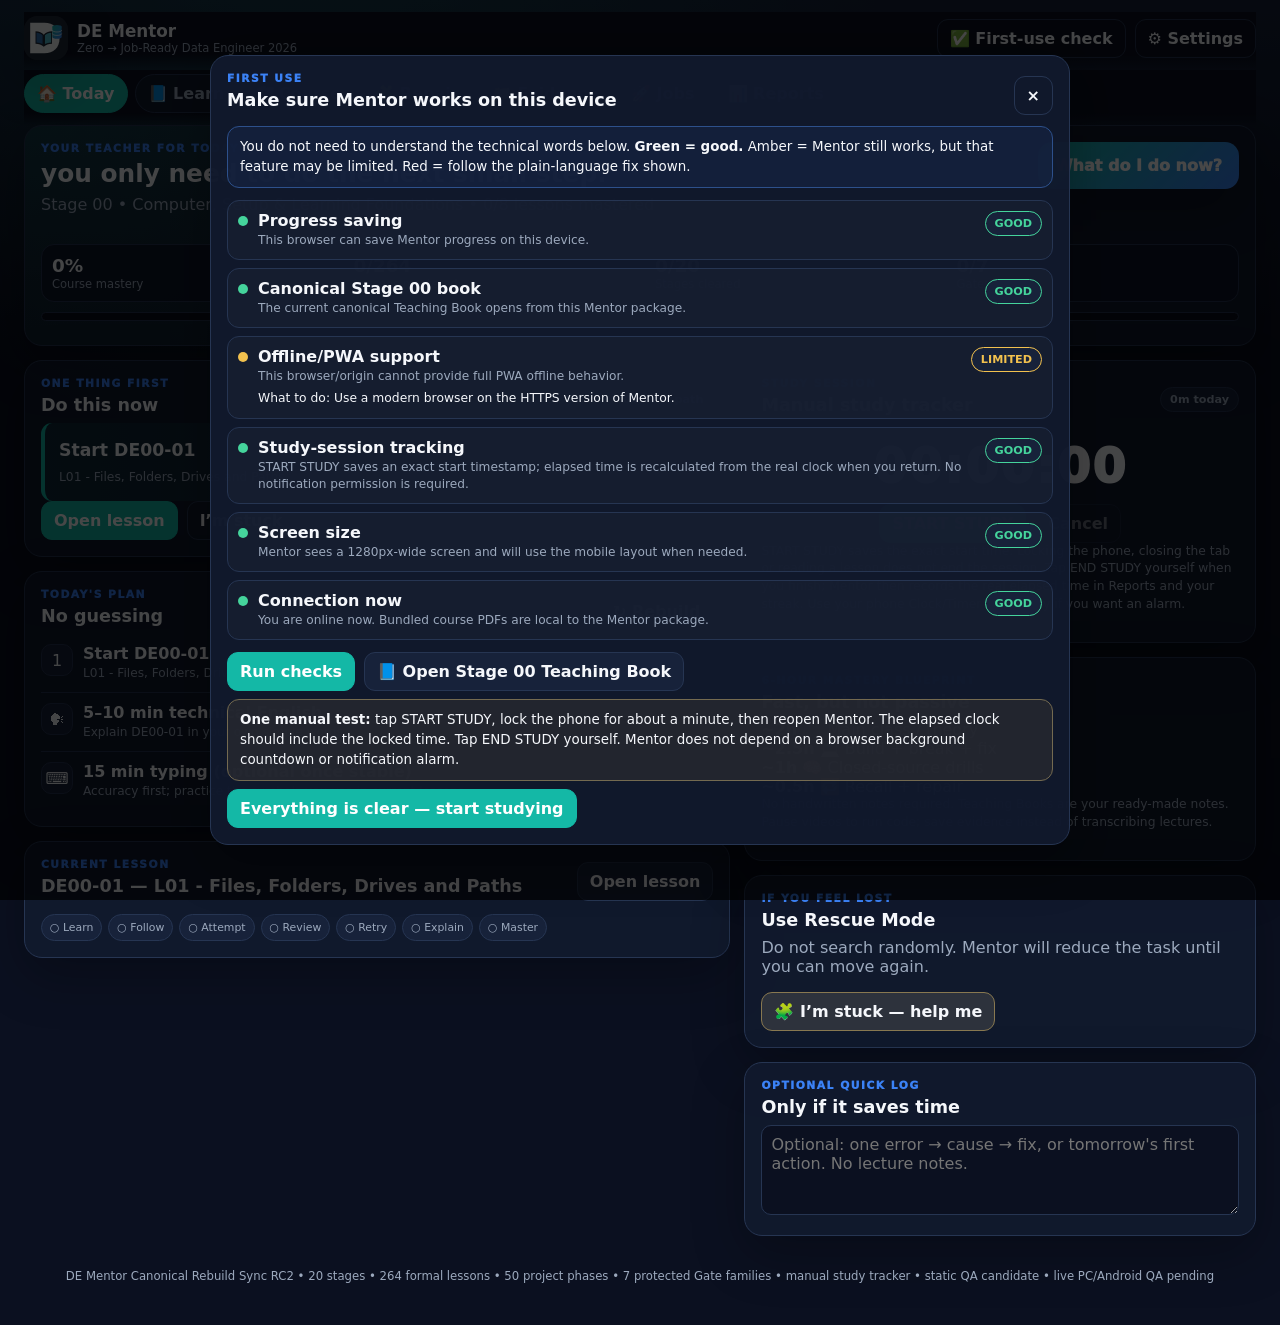
==== commit a46f59e5: "Finalize DE Mentor brand identity" ====
--- a/index.html
+++ b/index.html
@@ -14,7 +14,7 @@
 <div class="appShell">
   <header class="topbar">
     <div class="brandWrap">
-      <div class="logo">DE</div>
+      <img class="logo" src="icon.svg" alt="DE Mentor logo">
       <div class="brandText"><strong>DE Mentor</strong><span>Zero → Job-Ready Data Engineer 2026</span></div>
     </div>
     <div class="topActions">
--- a/styles.css
+++ b/styles.css
@@ -1,11 +1,11 @@
 :root{
   --bg:#0b1020;--panel:#11192d;--panel2:#17223a;--panel3:#0e1528;
-  --txt:#f5f7fb;--mut:#9ca9bd;--accent:#8b7cf6;--accent2:#5bc0eb;
+  --txt:#f5f7fb;--mut:#9ca9bd;--accent:#14b8a6;--accent2:#3b82f6;
   --ok:#45d49c;--warn:#f2c14e;--danger:#ff6b7a;--bd:#263552;
   --shadow:0 18px 52px rgba(0,0,0,.28);--radius:18px;--focus:0 0 0 3px color-mix(in srgb,var(--accent) 32%,transparent)
 }
-body[data-theme="amoled"]{--bg:#000;--panel:#090909;--panel2:#111;--panel3:#050505;--bd:#272727;--accent:#9a8cff;--accent2:#52c8f0}
-body[data-theme="light"]{--bg:#f5f7fb;--panel:#fff;--panel2:#eef2f7;--panel3:#f8fafc;--txt:#172033;--mut:#64748b;--bd:#d7dee8;--shadow:0 14px 36px rgba(25,38,64,.09);--accent:#6757d9;--accent2:#198fb8}
+body[data-theme="amoled"]{--bg:#000;--panel:#090909;--panel2:#111;--panel3:#050505;--bd:#272727;--accent:#14b8a6;--accent2:#3b82f6}
+body[data-theme="light"]{--bg:#f5f7fb;--panel:#fff;--panel2:#eef2f7;--panel3:#f8fafc;--txt:#172033;--mut:#64748b;--bd:#d7dee8;--shadow:0 14px 36px rgba(25,38,64,.09);--accent:#14b8a6;--accent2:#3b82f6}
 body[data-theme="ocean"]{--bg:#071622;--panel:#0d2230;--panel2:#123246;--panel3:#091c29;--accent:#2ab7ca;--accent2:#68d8e8;--bd:#24506a}
 body[data-theme="forest"]{--bg:#0c1512;--panel:#12211b;--panel2:#1a3027;--panel3:#0d1914;--accent:#53d18f;--accent2:#8be8bb;--bd:#294a3c}
 body[data-theme="ember"]{--bg:#1b100d;--panel:#291713;--panel2:#38201a;--panel3:#21110e;--accent:#f28c5d;--accent2:#ffc07a;--bd:#5a3328}
@@ -18,7 +18,7 @@
 a{color:inherit;text-decoration:none}
 .appShell{max-width:1260px;margin:auto;padding:12px 14px 34px}
 .topbar{display:flex;align-items:center;justify-content:space-between;gap:12px;padding:4px 0 10px;position:sticky;top:0;z-index:30;background:linear-gradient(180deg,var(--bg) 72%,transparent);backdrop-filter:blur(8px)}
-.brandWrap{display:flex;align-items:center;gap:10px;min-width:0}.logo{width:44px;height:44px;border-radius:14px;display:grid;place-items:center;font-weight:950;background:linear-gradient(135deg,var(--accent),var(--accent2));color:#fff;box-shadow:var(--shadow)}
+.brandWrap{display:flex;align-items:center;gap:10px;min-width:0}.logo{width:44px;height:44px;border-radius:14px;display:block;flex:0 0 44px;font-size:0;color:transparent;background:url("icon.svg") center/cover no-repeat;box-shadow:var(--shadow)}
 .brandText{min-width:0}.brandText strong{display:block;font-size:1.05rem}.brandText span{display:block;color:var(--mut);font-size:.72rem;white-space:nowrap;overflow:hidden;text-overflow:ellipsis;max-width:58vw}
 .topActions{display:flex;gap:7px;overflow-x:auto;scrollbar-width:none}.topActions::-webkit-scrollbar{display:none}.topActions .btn{white-space:nowrap}
 .tabs{display:flex;gap:7px;overflow-x:auto;scrollbar-width:none;padding:4px 0 12px;position:sticky;top:58px;z-index:25;background:linear-gradient(180deg,var(--bg) 78%,transparent)}.tabs::-webkit-scrollbar{display:none}
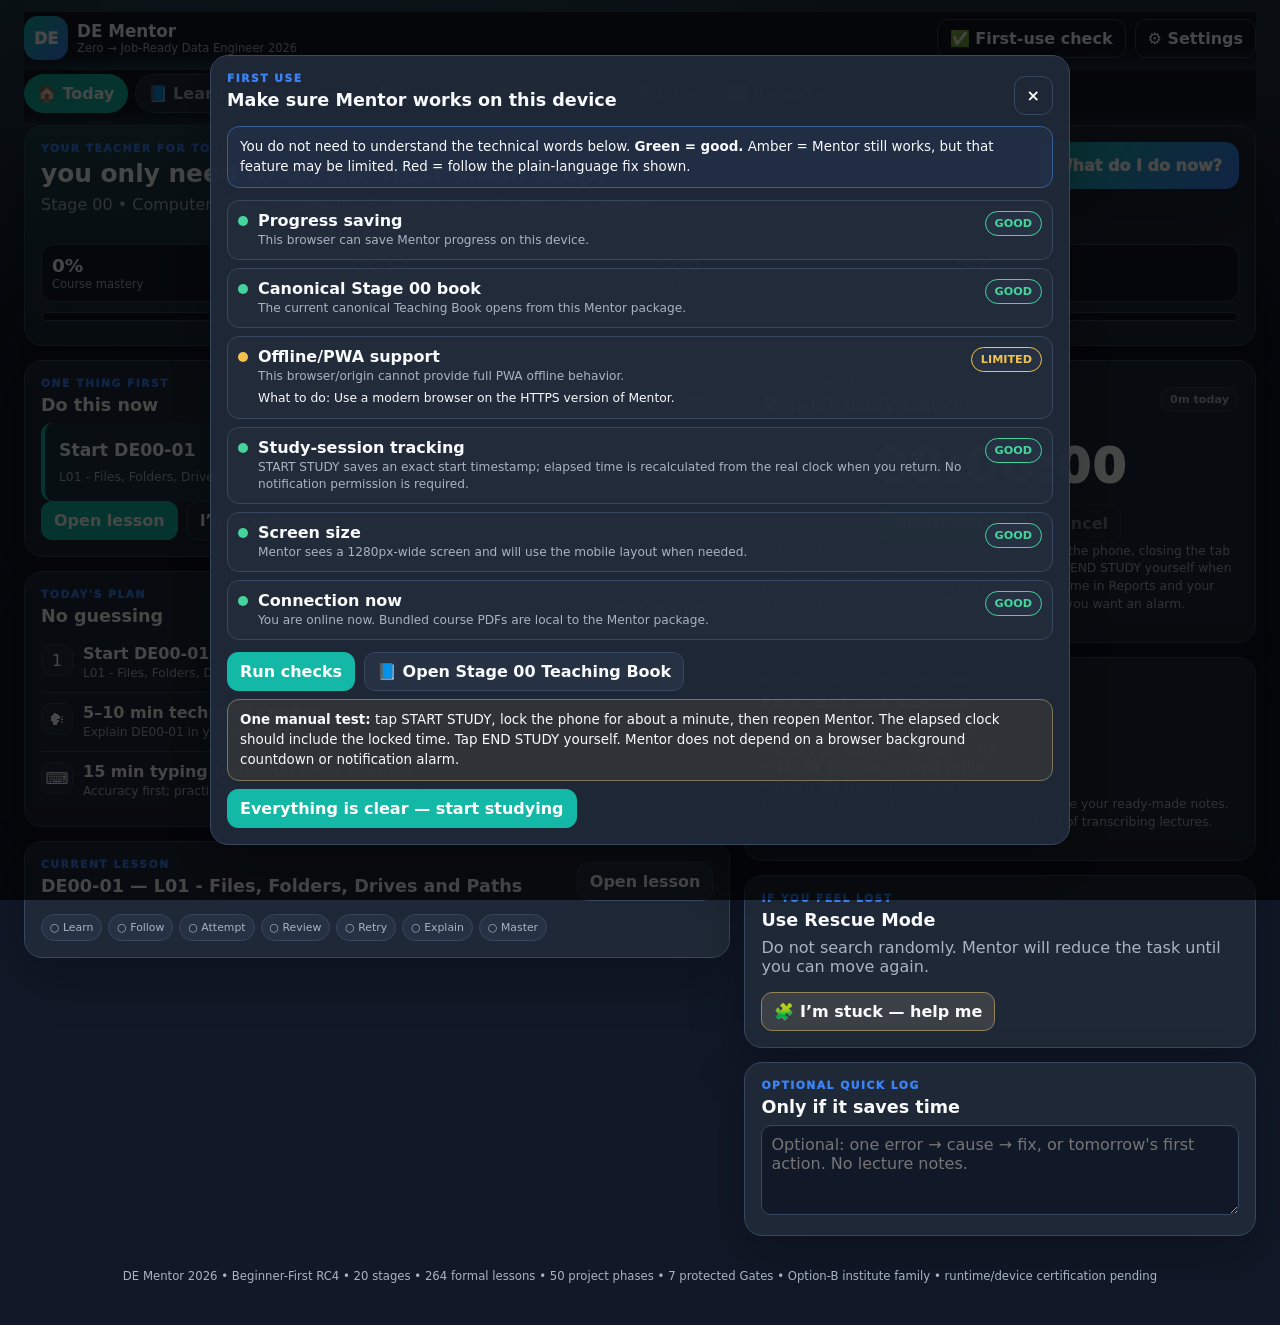
==== commit 78bb7491: "Stage five-course master runtime candidate 2026-09-11" ====
--- a/index.html
+++ b/index.html
@@ -4,7 +4,7 @@
   <meta charset="utf-8">
   <meta name="viewport" content="width=device-width, initial-scale=1, viewport-fit=cover">
   <meta name="theme-color" content="#0b1020">
-  <meta name="description" content="DE Mentor Canonical Rebuild Sync RC2: 20 stages, 264 formal lessons, 50 project phases, 7 competency-based protected Gate families, RC6 visual-source layer preserved, manual study tracker, live-device QA still pending.">
+  <meta name="description" content="DE Mentor 2026 Beginner-First RC4: 20 stages, 264 formal lessons, 50 project phases, 7 protected competency Gates, Option-B institute family, runtime/device certification pending.">
   <title>DE Mentor — Zero to Job-Ready 2026</title>
   <link rel="manifest" href="manifest.webmanifest">
   <link rel="icon" href="icon.svg" type="image/svg+xml">
@@ -14,7 +14,7 @@
 <div class="appShell">
   <header class="topbar">
     <div class="brandWrap">
-      <img class="logo" src="icon.svg" alt="DE Mentor logo">
+      <div class="logo">DE</div>
       <div class="brandText"><strong>DE Mentor</strong><span>Zero → Job-Ready Data Engineer 2026</span></div>
     </div>
     <div class="topActions">
@@ -121,7 +121,7 @@
         <div>
           <section class="card teacherCard">
             <div class="teacherStep"><span>1</span><div><h2>Understand the point</h2><p id="whyText"></p></div></div>
-            <div class="teacherStep"><span>2</span><div><h2>Learn / watch / read</h2><p id="learnText"></p><div class="actionRow"><a class="btn primary hidden" id="mainClassBtn" target="_blank" rel="noopener">🎬 Open main class</a><a class="btn" id="sourceBtn" target="_blank" rel="noopener">🎥 Watch assigned visual</a><button class="btn ghost" id="learnerPackBtn">📘 Teaching Book</button><a class="btn ghost" id="moduleBtn" target="_blank" rel="noopener">📦 Full module</a><a class="btn ghost hidden" id="supplementBtn" target="_blank" rel="noopener">🧰 Employer translation lab</a></div></div>
+            <div class="teacherStep"><span>2</span><div><h2>Learn / watch / read</h2><p id="learnText"></p><div class="actionRow"><a class="btn primary hidden" id="mainClassBtn" target="_blank" rel="noopener">🎬 Open main class</a><a class="btn" id="sourceBtn" target="_blank" rel="noopener">🎥 Watch assigned visual</a><button class="btn ghost" id="learnerPackBtn">📘 Teaching Book</button><a class="btn ghost hidden" id="moduleBtn" target="_blank" rel="noopener" aria-hidden="true">Full module package - admin only</a><a class="btn ghost hidden" id="supplementBtn" target="_blank" rel="noopener">🧰 Employer translation lab</a></div></div>
             <div class="teacherStep"><span>3</span><div><h2>Follow once</h2><p>Type/click along with the guided example. You are allowed to copy the guided example once. Your independent task comes after this.</p><button class="btn" id="guidedDoneBtn">I followed the guided example</button></div></div>
             <div class="teacherStep important"><span>4</span><div><h2>Do it alone</h2><p id="proofText"></p><p class="muted tiny">Save your real attempt before opening the review. Wrong attempts are useful evidence.</p><button class="btn primary" id="saveAttemptBtn">Save genuine attempt</button></div></div>
             <div class="teacherStep"><span>5</span><div><h2>Check only after attempt</h2><p>Compare your reasoning with the locked Review / Repair material. Fix the exact mistake—do not copy the answer and call it mastery.</p><button class="btn" id="reviewBtn">🔒 Review locked</button></div></div>
@@ -207,7 +207,7 @@
     </section>
   </main>
 
-  <footer>DE Mentor Canonical Rebuild Sync RC2 • 20 stages • 264 formal lessons • 50 project phases • 7 protected Gate families • manual study tracker • static QA candidate • live PC/Android QA pending</footer>
+  <footer>DE Mentor 2026 • Beginner-First RC4 • 20 stages • 264 formal lessons • 50 project phases • 7 protected Gates • Option-B institute family • runtime/device certification pending</footer>
 </div>
 
 <!-- FIRST-USE CHECK -->
@@ -292,7 +292,15 @@
     <label class="check hidden" id="gateReviewerConfirmWrap"><input id="gateReviewerConfirmed" type="checkbox"> Human/Mentor technical review of this evidence bundle is complete; every checked competency above was actually demonstrated, not merely self-declared.</label>
     <label class="check"><input id="gateCritical" type="checkbox"> I had an unresolved critical failure (unsafe/corrupt/fake-evidence type failure)</label>
     <label>Evidence / attempt note<textarea id="gateNote"></textarea></label>
-    <div class="actionRow"><a class="btn" id="gatePackageBtn" target="_blank" rel="noopener">📦 Full Gate package</a><a class="btn" id="gateBriefBtn" target="_blank" rel="noopener">Open Gate brief</a><a class="btn ghost" id="gateReviewBtn" target="_blank" rel="noopener">Review locked</a></div>
+    <div class="actionRow"><a class="btn hidden" id="gatePackageBtn" target="_blank" rel="noopener" aria-hidden="true">Full Gate package - admin only</a><a class="btn" id="gateBriefBtn" target="_blank" rel="noopener">Open Gate brief</a><a class="btn ghost" id="gateReviewBtn" target="_blank" rel="noopener">Review locked</a></div>
+    <div class="call info hidden" id="gateRepairBlock">
+      <b>Targeted repair evidence</b>
+      <p class="tiny">Available only after the saved Gate attempt and protected Review are opened. Record what you repaired, then prove the competency on a changed micro-task with the Review closed.</p>
+      <label>What did you repair?<textarea id="gateRepairEvidence" placeholder="State the exact weak competency, what you changed, and where the evidence is saved."></textarea></label>
+      <label>Changed micro-proof<textarea id="gateChangedProof" placeholder="Describe the fresh changed task and the observed validation result."></textarea></label>
+      <div class="actionRow"><button class="btn primary" id="saveGateRepairBtn">Save repair + changed proof</button></div>
+      <div class="tiny" id="gateRepairStatus"></div>
+    </div>
     <div id="gateResult" class="call info"></div>
     <div class="actionRow"><button class="btn primary" id="saveGateBtn">Save Gate attempt</button><button class="btn ghost hidden" id="assignNextGateBtn">Assign fresh full Gate</button></div>
   </div>
--- a/styles.css
+++ b/styles.css
@@ -1,11 +1,11 @@
 :root{
-  --bg:#0b1020;--panel:#11192d;--panel2:#17223a;--panel3:#0e1528;
-  --txt:#f5f7fb;--mut:#9ca9bd;--accent:#14b8a6;--accent2:#3b82f6;
-  --ok:#45d49c;--warn:#f2c14e;--danger:#ff6b7a;--bd:#263552;
+  --bg:#111827;--panel:#1F2937;--panel2:#263244;--panel3:#0F172A;
+  --txt:#F8FAFC;--mut:#A8B3C4;--accent:#14B8A6;--accent2:#3B82F6;
+  --ok:#45d49c;--warn:#f2c14e;--danger:#ff6b7a;--bd:#37475f;
   --shadow:0 18px 52px rgba(0,0,0,.28);--radius:18px;--focus:0 0 0 3px color-mix(in srgb,var(--accent) 32%,transparent)
 }
-body[data-theme="amoled"]{--bg:#000;--panel:#090909;--panel2:#111;--panel3:#050505;--bd:#272727;--accent:#14b8a6;--accent2:#3b82f6}
-body[data-theme="light"]{--bg:#f5f7fb;--panel:#fff;--panel2:#eef2f7;--panel3:#f8fafc;--txt:#172033;--mut:#64748b;--bd:#d7dee8;--shadow:0 14px 36px rgba(25,38,64,.09);--accent:#14b8a6;--accent2:#3b82f6}
+body[data-theme="amoled"]{--bg:#000;--panel:#090909;--panel2:#111;--panel3:#050505;--bd:#272727;--accent:#14B8A6;--accent2:#3B82F6}
+body[data-theme="light"]{--bg:#f5f7fb;--panel:#fff;--panel2:#eef2f7;--panel3:#f8fafc;--txt:#172033;--mut:#64748b;--bd:#d7dee8;--shadow:0 14px 36px rgba(25,38,64,.09);--accent:#0F9F91;--accent2:#2563EB}
 body[data-theme="ocean"]{--bg:#071622;--panel:#0d2230;--panel2:#123246;--panel3:#091c29;--accent:#2ab7ca;--accent2:#68d8e8;--bd:#24506a}
 body[data-theme="forest"]{--bg:#0c1512;--panel:#12211b;--panel2:#1a3027;--panel3:#0d1914;--accent:#53d18f;--accent2:#8be8bb;--bd:#294a3c}
 body[data-theme="ember"]{--bg:#1b100d;--panel:#291713;--panel2:#38201a;--panel3:#21110e;--accent:#f28c5d;--accent2:#ffc07a;--bd:#5a3328}
@@ -18,7 +18,7 @@
 a{color:inherit;text-decoration:none}
 .appShell{max-width:1260px;margin:auto;padding:12px 14px 34px}
 .topbar{display:flex;align-items:center;justify-content:space-between;gap:12px;padding:4px 0 10px;position:sticky;top:0;z-index:30;background:linear-gradient(180deg,var(--bg) 72%,transparent);backdrop-filter:blur(8px)}
-.brandWrap{display:flex;align-items:center;gap:10px;min-width:0}.logo{width:44px;height:44px;border-radius:14px;display:block;flex:0 0 44px;font-size:0;color:transparent;background:url("icon.svg") center/cover no-repeat;box-shadow:var(--shadow)}
+.brandWrap{display:flex;align-items:center;gap:10px;min-width:0}.logo{width:44px;height:44px;border-radius:14px;display:grid;place-items:center;font-weight:950;background:linear-gradient(135deg,var(--accent),var(--accent2));color:#fff;box-shadow:var(--shadow)}
 .brandText{min-width:0}.brandText strong{display:block;font-size:1.05rem}.brandText span{display:block;color:var(--mut);font-size:.72rem;white-space:nowrap;overflow:hidden;text-overflow:ellipsis;max-width:58vw}
 .topActions{display:flex;gap:7px;overflow-x:auto;scrollbar-width:none}.topActions::-webkit-scrollbar{display:none}.topActions .btn{white-space:nowrap}
 .tabs{display:flex;gap:7px;overflow-x:auto;scrollbar-width:none;padding:4px 0 12px;position:sticky;top:58px;z-index:25;background:linear-gradient(180deg,var(--bg) 78%,transparent)}.tabs::-webkit-scrollbar{display:none}
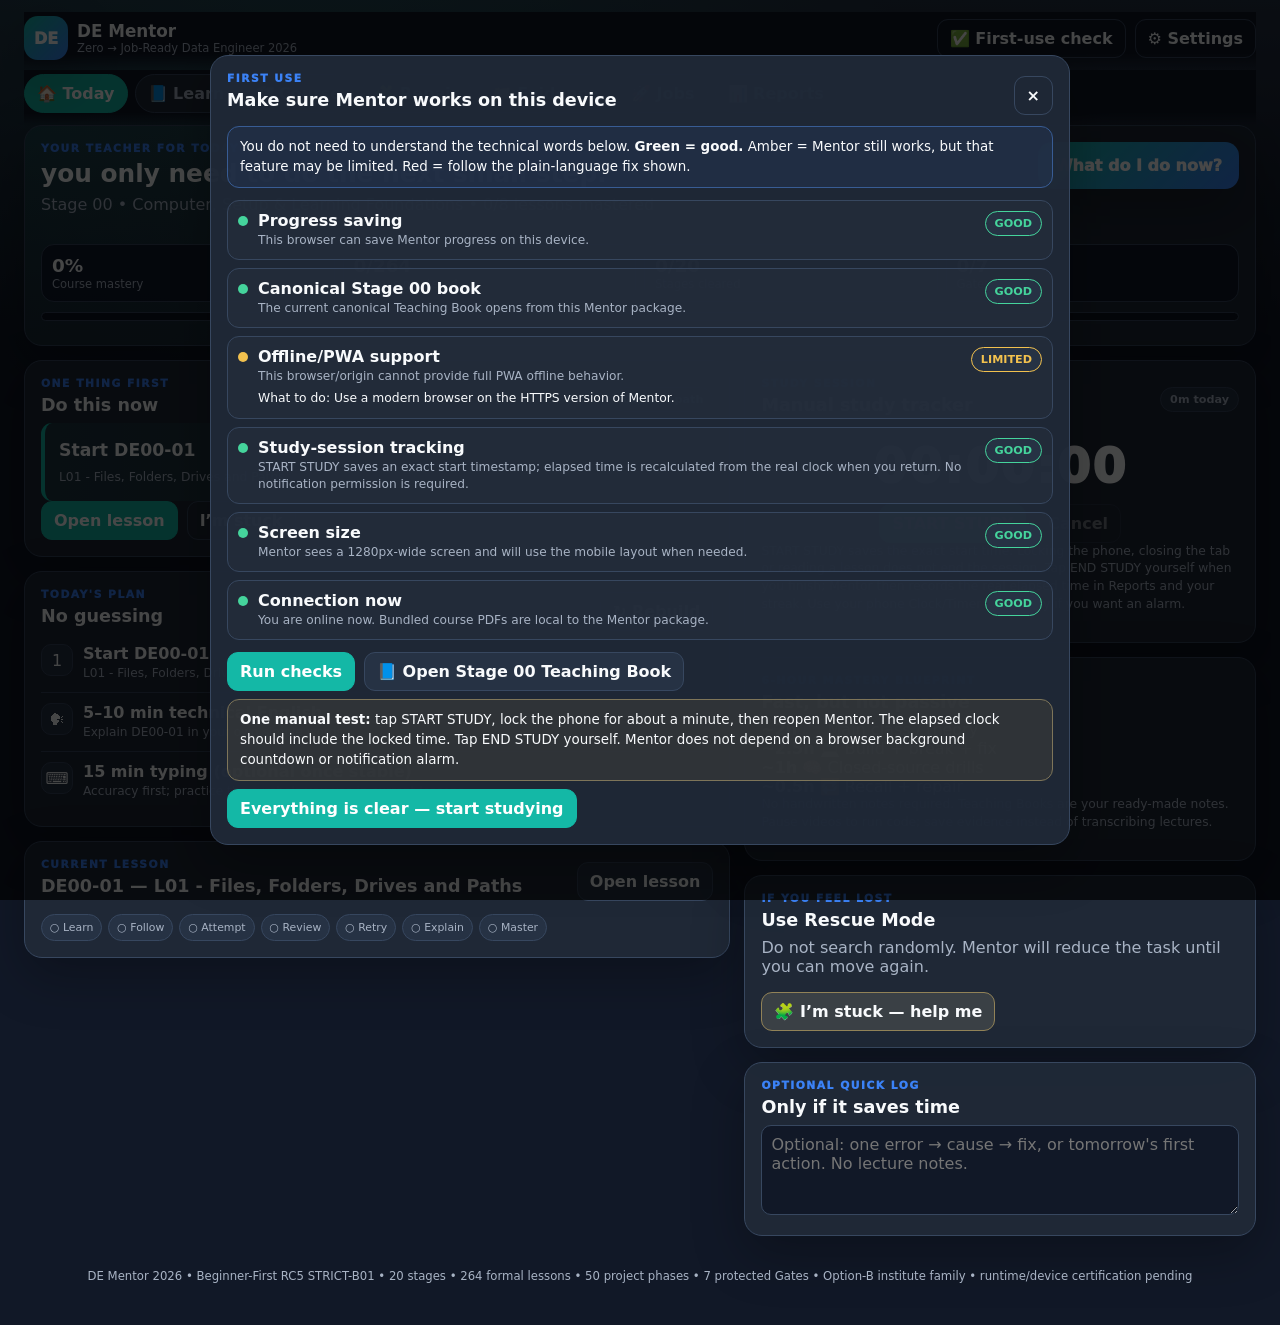
==== commit 824d2d05: "Apply SDE RC5 runtime repair 1 from Android evidence" ====
--- a/index.html
+++ b/index.html
@@ -4,7 +4,7 @@
   <meta charset="utf-8">
   <meta name="viewport" content="width=device-width, initial-scale=1, viewport-fit=cover">
   <meta name="theme-color" content="#0b1020">
-  <meta name="description" content="DE Mentor 2026 Beginner-First RC4: 20 stages, 264 formal lessons, 50 project phases, 7 protected competency Gates, Option-B institute family, runtime/device certification pending.">
+  <meta name="description" content="DE Mentor 2026 RC5 Post-Deploy Semantic Repair: 20 stages, 264 formal lessons, 50 project phases, 7 protected competency Gates, Option-B institute family, runtime/device certification pending.">
   <title>DE Mentor — Zero to Job-Ready 2026</title>
   <link rel="manifest" href="manifest.webmanifest">
   <link rel="icon" href="icon.svg" type="image/svg+xml">
@@ -207,7 +207,7 @@
     </section>
   </main>
 
-  <footer>DE Mentor 2026 • Beginner-First RC4 • 20 stages • 264 formal lessons • 50 project phases • 7 protected Gates • Option-B institute family • runtime/device certification pending</footer>
+  <footer>DE Mentor 2026 • Beginner-First RC5 STRICT-B01 • 20 stages • 264 formal lessons • 50 project phases • 7 protected Gates • Option-B institute family • runtime/device certification pending</footer>
 </div>
 
 <!-- FIRST-USE CHECK -->
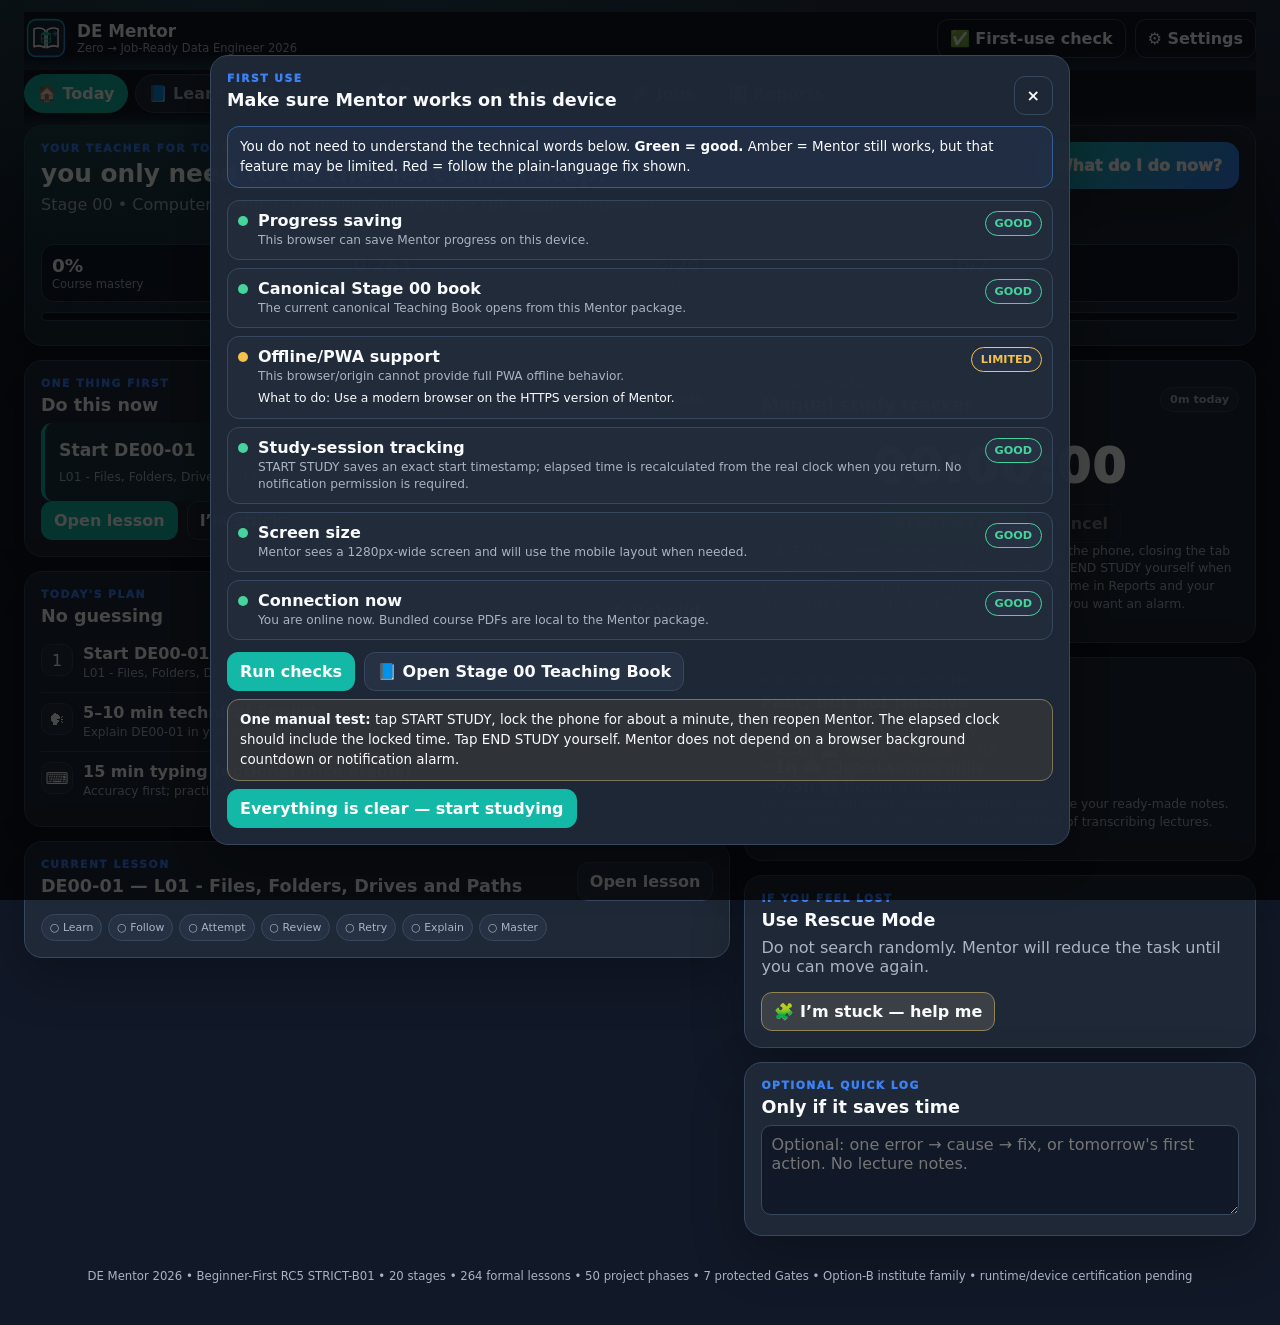
==== commit 0af54522: "Restore Option B logo and harden DE Mentor shell R7" ====
--- a/index.html
+++ b/index.html
@@ -6,15 +6,15 @@
   <meta name="theme-color" content="#0b1020">
   <meta name="description" content="DE Mentor 2026 RC5 Post-Deploy Semantic Repair: 20 stages, 264 formal lessons, 50 project phases, 7 protected competency Gates, Option-B institute family, runtime/device certification pending.">
   <title>DE Mentor — Zero to Job-Ready 2026</title>
-  <link rel="manifest" href="manifest.webmanifest">
-  <link rel="icon" href="icon.svg" type="image/svg+xml">
-  <link rel="stylesheet" href="styles.css">
+  <link rel="manifest" href="manifest.webmanifest?v=20260912-r7">
+  <link rel="icon" href="icon.svg?v=20260912-r7" type="image/svg+xml">
+  <link rel="stylesheet" href="styles.css?v=20260912-r7">
 </head>
 <body data-theme="midnight">
 <div class="appShell">
   <header class="topbar">
     <div class="brandWrap">
-      <div class="logo">DE</div>
+      <img class="logo" src="icon.svg?v=20260912-r7" alt="DE Mentor logo">
       <div class="brandText"><strong>DE Mentor</strong><span>Zero → Job-Ready Data Engineer 2026</span></div>
     </div>
     <div class="topActions">
@@ -308,7 +308,7 @@
 
 <div class="toast" id="toast"></div>
 
-<script src="curriculum.js"></script>
-<script src="app.js"></script>
+<script src="curriculum.js?v=20260912-r7"></script>
+<script src="app.js?v=20260912-r7"></script>
 </body>
 </html>
--- a/styles.css
+++ b/styles.css
@@ -18,7 +18,7 @@
 a{color:inherit;text-decoration:none}
 .appShell{max-width:1260px;margin:auto;padding:12px 14px 34px}
 .topbar{display:flex;align-items:center;justify-content:space-between;gap:12px;padding:4px 0 10px;position:sticky;top:0;z-index:30;background:linear-gradient(180deg,var(--bg) 72%,transparent);backdrop-filter:blur(8px)}
-.brandWrap{display:flex;align-items:center;gap:10px;min-width:0}.logo{width:44px;height:44px;border-radius:14px;display:grid;place-items:center;font-weight:950;background:linear-gradient(135deg,var(--accent),var(--accent2));color:#fff;box-shadow:var(--shadow)}
+.brandWrap{display:flex;align-items:center;gap:10px;min-width:0}.logo{width:44px;height:44px;border-radius:14px;display:block;flex:0 0 44px;font-size:0;color:transparent;background:url("icon.svg?v=20260912-r7") center/cover no-repeat;box-shadow:var(--shadow)}
 .brandText{min-width:0}.brandText strong{display:block;font-size:1.05rem}.brandText span{display:block;color:var(--mut);font-size:.72rem;white-space:nowrap;overflow:hidden;text-overflow:ellipsis;max-width:58vw}
 .topActions{display:flex;gap:7px;overflow-x:auto;scrollbar-width:none}.topActions::-webkit-scrollbar{display:none}.topActions .btn{white-space:nowrap}
 .tabs{display:flex;gap:7px;overflow-x:auto;scrollbar-width:none;padding:4px 0 12px;position:sticky;top:58px;z-index:25;background:linear-gradient(180deg,var(--bg) 78%,transparent)}.tabs::-webkit-scrollbar{display:none}
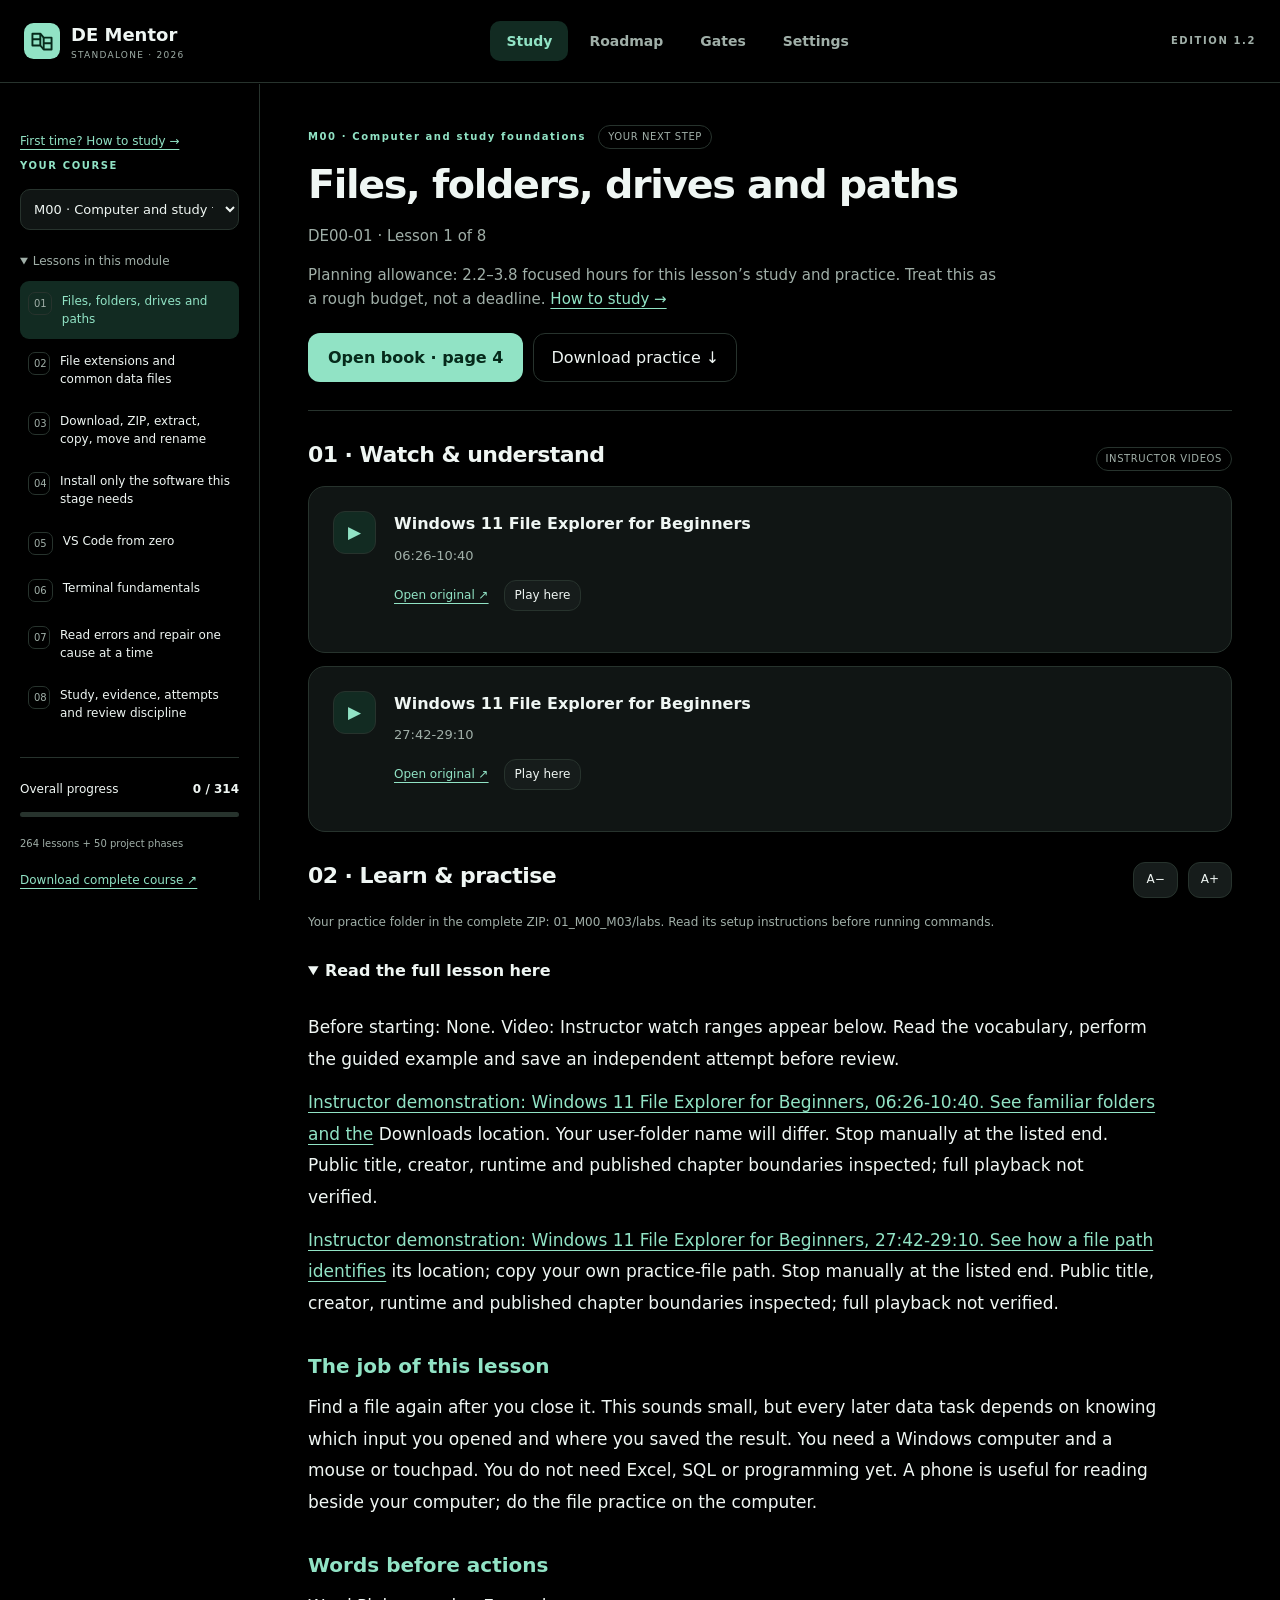
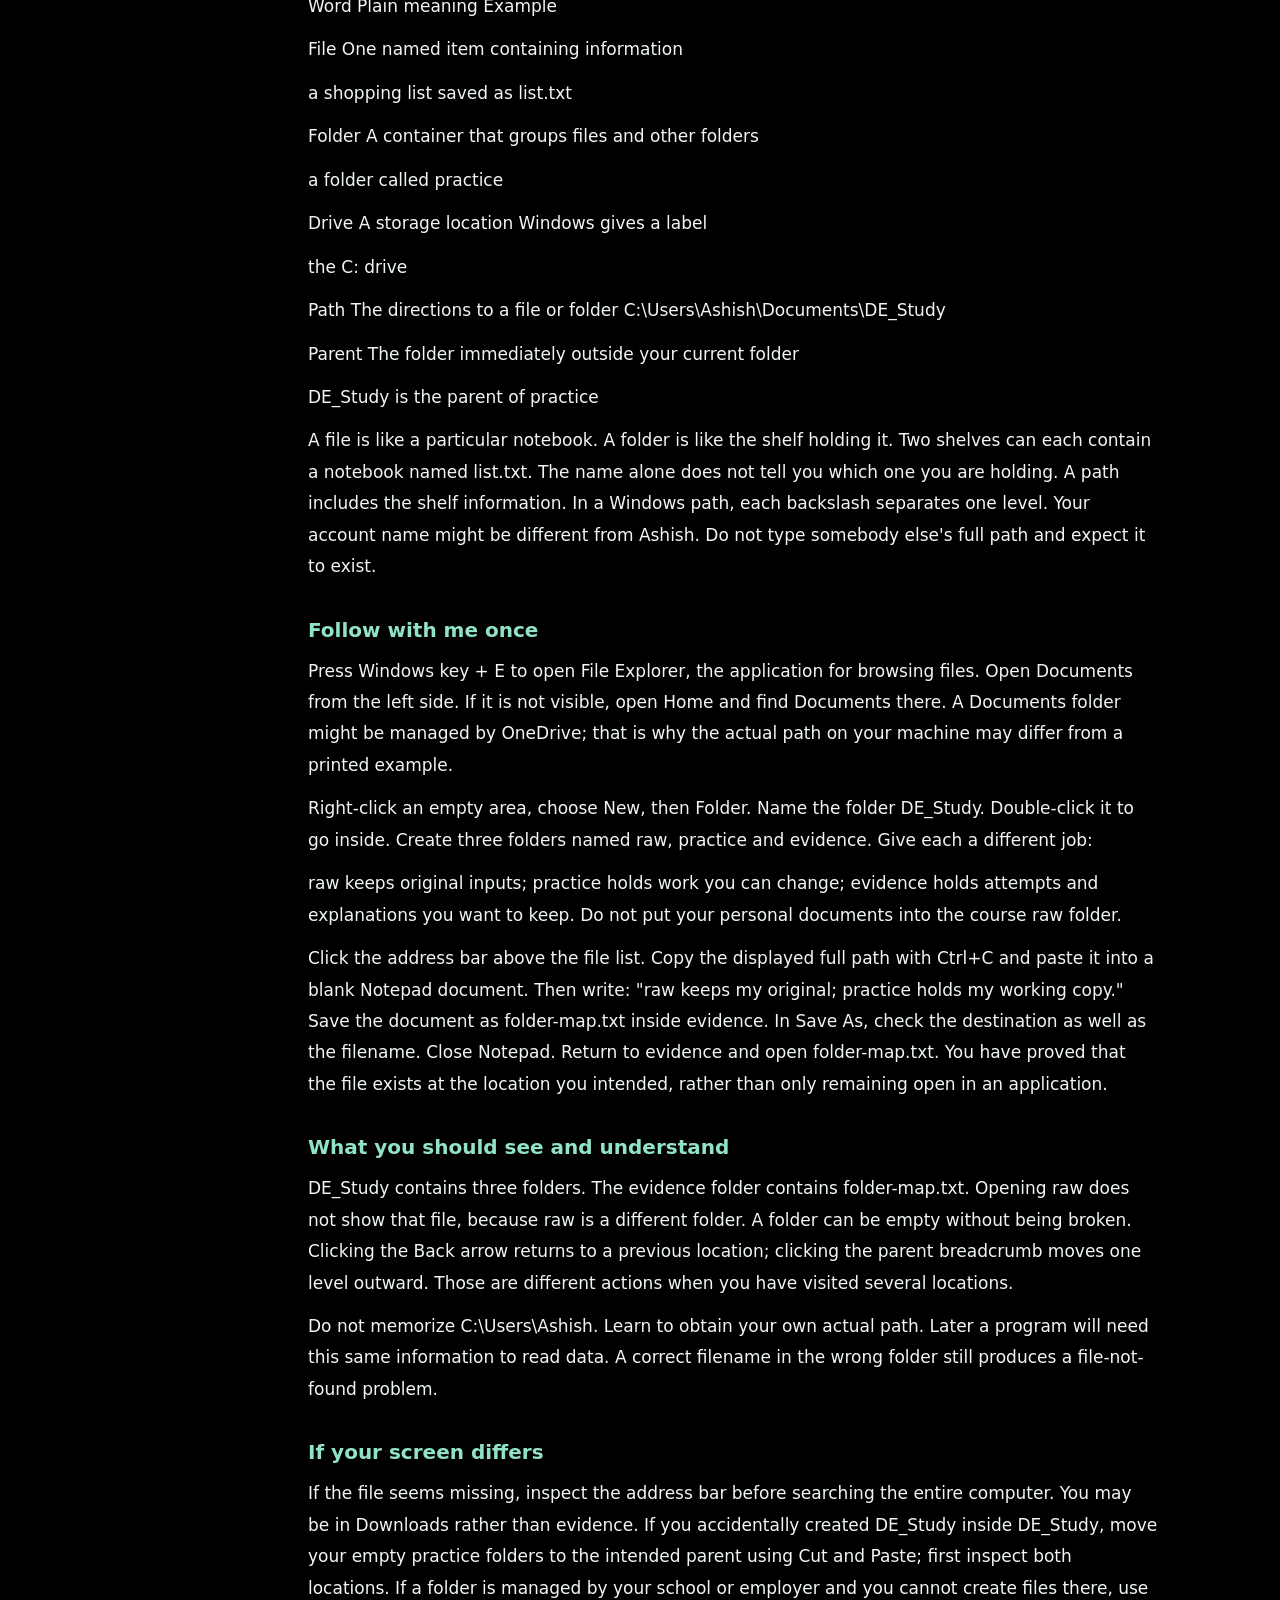
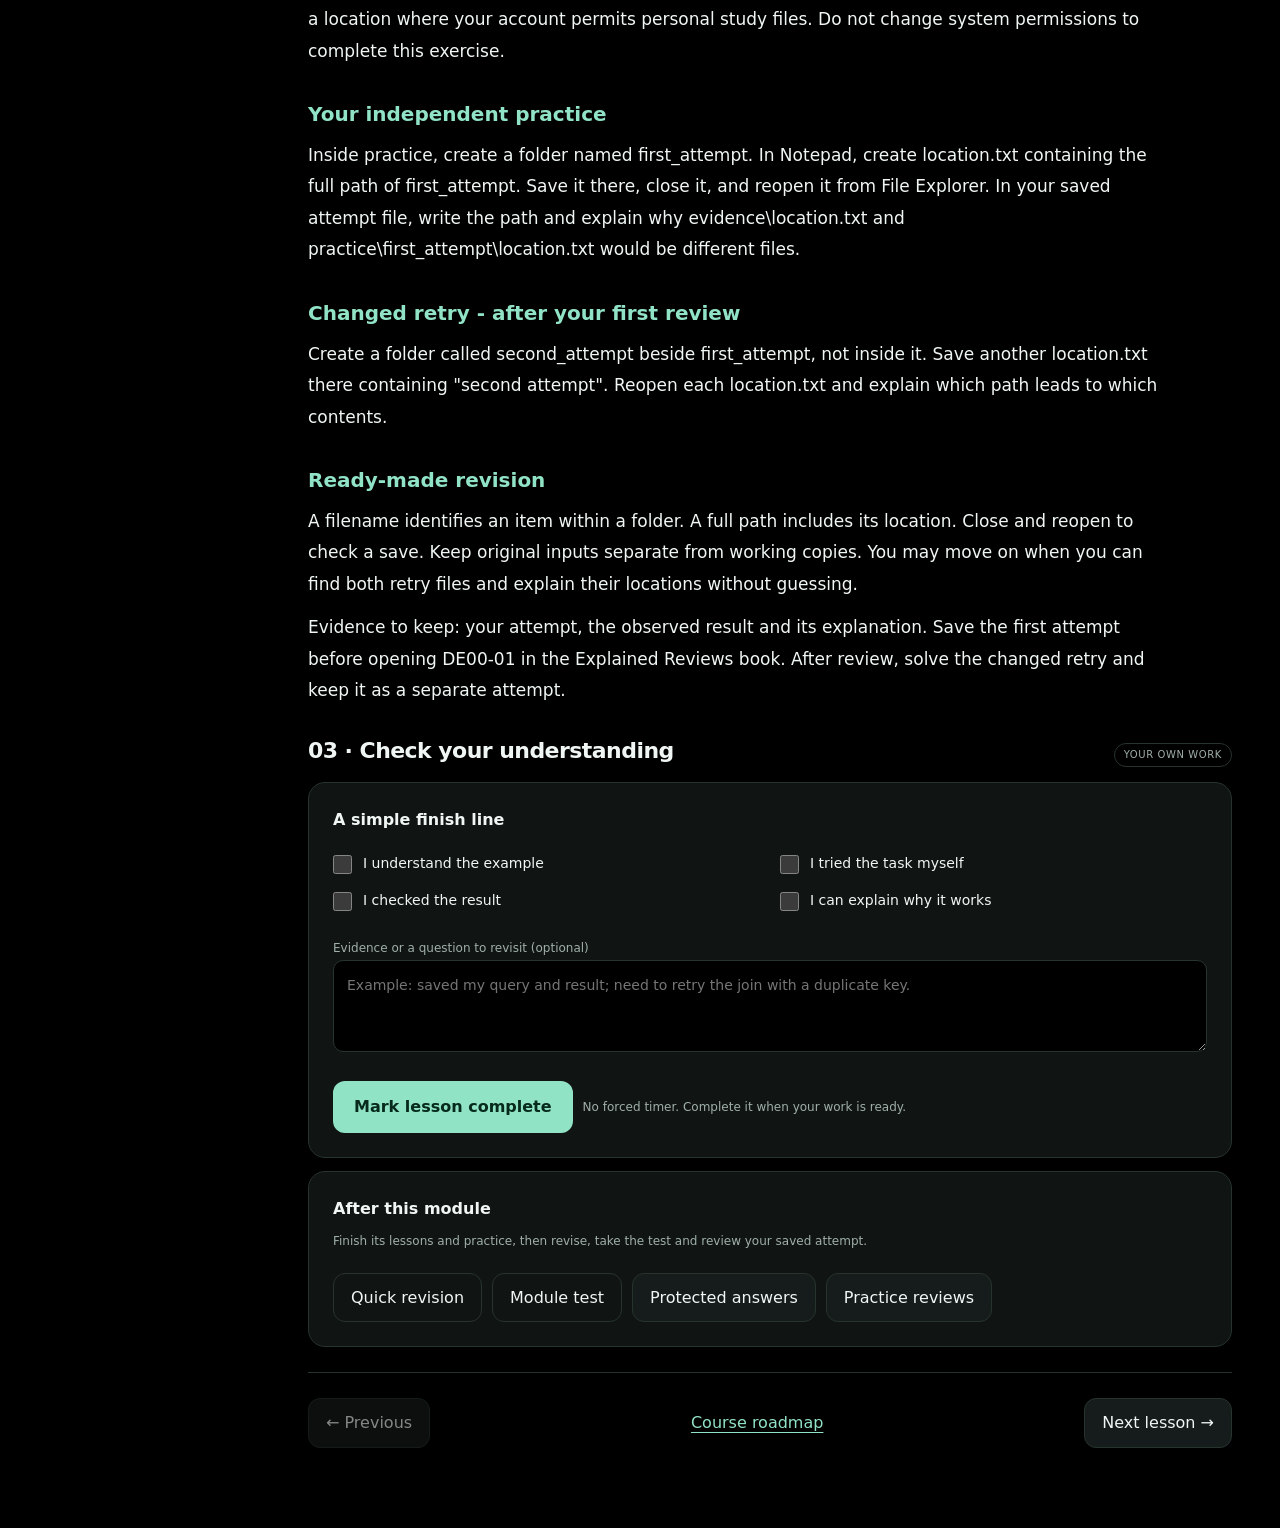
==== commit 0d1c7f36: "Publish complete standalone DE 2026 study edition 1.2 and rebuilt mentor" ====
--- a/index.html
+++ b/index.html
@@ -1,314 +1,17 @@
 <!doctype html>
-<html lang="en">
+<html lang="en" data-theme="amoled">
 <head>
-  <meta charset="utf-8">
-  <meta name="viewport" content="width=device-width, initial-scale=1, viewport-fit=cover">
-  <meta name="theme-color" content="#0b1020">
-  <meta name="description" content="DE Mentor 2026 RC5 Post-Deploy Semantic Repair: 20 stages, 264 formal lessons, 50 project phases, 7 protected competency Gates, Option-B institute family, runtime/device certification pending.">
-  <title>DE Mentor — Zero to Job-Ready 2026</title>
-  <link rel="manifest" href="manifest.webmanifest?v=20260912-r7">
-  <link rel="icon" href="icon.svg?v=20260912-r7" type="image/svg+xml">
-  <link rel="stylesheet" href="styles.css?v=20260912-r7">
+<meta charset="utf-8"><meta name="viewport" content="width=device-width,initial-scale=1,viewport-fit=cover">
+<meta name="theme-color" content="#000000"><meta name="description" content="Your complete Standalone Data Engineer 2026 study companion. Instructor videos, books, practice and progress in one place.">
+<title>DE Mentor · Standalone 2026</title><link rel="icon" href="icon.svg" type="image/svg+xml"><link rel="manifest" href="manifest.webmanifest"><link rel="stylesheet" href="styles.css?v=1.2">
 </head>
-<body data-theme="midnight">
-<div class="appShell">
-  <header class="topbar">
-    <div class="brandWrap">
-      <img class="logo" src="icon.svg?v=20260912-r7" alt="DE Mentor logo">
-      <div class="brandText"><strong>DE Mentor</strong><span>Zero → Job-Ready Data Engineer 2026</span></div>
-    </div>
-    <div class="topActions">
-      <button class="btn ghost" id="setupCheckBtn">✅ First-use check</button>
-      <button class="btn ghost" id="installBtn" hidden>⬇ Install</button>
-            <button class="btn ghost" id="settingsBtn">⚙ Settings</button>
-    </div>
-  </header>
-
-  <nav class="tabs" aria-label="Mentor sections">
-    <button class="tab active" data-view="home">🏠 Today</button>
-    <button class="tab" data-view="learn">📘 Learn</button>
-    <button class="tab" data-view="map">🗺 Course</button>
-    <button class="tab" data-view="repair">🧩 Repair</button>
-    <button class="tab" data-view="evidence">📁 Evidence</button>
-    <button class="tab" data-view="jobs">🚀 Jobs</button>
-    <button class="tab" data-view="reports">📊 Reports</button>
-  </nav>
-
-  <main>
-    <!-- HOME -->
-    <section class="view active" id="view-home">
-      <section class="card hero">
-        <div class="heroTop">
-          <div>
-            <div class="eyebrow">YOUR TEACHER FOR TODAY</div>
-            <h1 id="greeting">You only need to do the next small step.</h1>
-            <p class="muted" id="heroSub"></p>
-          </div>
-          <button class="bigAction" id="doNowBtn">What do I do now?</button>
-        </div>
-        <div class="stats4">
-          <div class="stat"><b id="coursePct">0%</b><span>Course mastery</span></div>
-          <div class="stat"><b id="lessonStat">0/264</b><span>Lessons mastered</span></div>
-          <div class="stat"><b id="stageStat">0/20</b><span>Stages cleared</span></div>
-          <div class="stat"><b id="gateStat">0/7</b><span>Gates passed</span></div>
-        </div>
-        <div class="progress"><i id="courseBar"></i></div>
-      </section>
-
-      <section class="gridMain">
-        <div>
-          <section class="card nextCard">
-            <div class="sectionHead">
-              <div><div class="eyebrow">ONE THING FIRST</div><h2>Do this now</h2></div>
-              <span class="pill" id="nextPill">Ready</span>
-            </div>
-            <div class="nextInstruction" id="nextInstruction"></div>
-            <div class="actionRow" id="nextActions"></div>
-          </section>
-
-          <section class="card">
-            <div class="sectionHead"><div><div class="eyebrow">TODAY'S PLAN</div><h2>No guessing</h2></div><button class="btn ghost" id="rebuildPlanBtn">↻ Rebuild</button></div>
-            <div id="todayPlan"></div>
-          </section>
-
-          <section class="card">
-            <div class="sectionHead"><div><div class="eyebrow">CURRENT LESSON</div><h2 id="homeLessonTitle"></h2></div><button class="btn" id="openCurrentBtn">Open lesson</button></div>
-            <div id="homeLessonSteps"></div>
-          </section>
-        </div>
-
-        <aside>
-          <section class="card timerCard">
-            <div class="sectionHead"><div><div class="eyebrow">STUDY SESSION</div><h2>Manual study tracker</h2></div><span class="pill" id="studyToday">0m today</span></div>
-            <div class="clock" id="studyClock">00:00:00</div>
-            <div class="actionRow center"><button class="btn primary" id="studyStartEnd">START STUDY</button><button class="btn ghost" id="studyCancel" disabled>Cancel</button></div>
-            <p class="muted tiny" id="studyHint">START STUDY saves the exact start time. Locking the phone, closing the tab or reading a lesson does not end the session. Tap END STUDY yourself when you finish; Mentor then records the real elapsed time in Reports and your streak. Use your phone Clock/Timer separately if you want an alarm.</p>
-          </section>
-
-
-          <section class="card">
-            <div class="sectionHead"><div><div class="eyebrow">6-HOUR MASTERY BLUEPRINT</div><h2>Fast, but not passive</h2></div></div>
-            <div class="miniPlan"><b>~2h</b> 🎥 Main class / theory<br><b>~2.5h</b> 💻 Build + break + fix<br><b>~1h</b> 🧠 Closed-source drills<br><b>~0.5h</b> 🔁 Recall + repair</div>
-            <p class="muted tiny">No handwritten notes required. Teaching Books are your ready-made notes. Pause videos to run code; save evidence instead of transcribing lectures.</p>
-          </section>
-
-          <section class="card">
-            <div class="sectionHead"><div><div class="eyebrow">IF YOU FEEL LOST</div><h2>Use Rescue Mode</h2></div></div>
-            <p class="muted">Do not search randomly. Mentor will reduce the task until you can move again.</p>
-            <button class="btn rescueBtn" id="stuckBtn">🧩 I’m stuck — help me</button>
-          </section>
-
-          <section class="card">
-            <div class="sectionHead"><div><div class="eyebrow">OPTIONAL QUICK LOG</div><h2>Only if it saves time</h2></div><span class="muted tiny" id="noteSaved"></span></div>
-            <textarea id="dailyNote" placeholder="Optional: one error → cause → fix, or tomorrow's first action. No lecture notes."></textarea>
-          </section>
-        </aside>
-      </section>
-    </section>
-
-    <!-- LEARN -->
-    <section class="view" id="view-learn">
-      <section class="card">
-        <div class="sectionHead">
-          <div><div class="eyebrow">BEGINNER CLASSROOM</div><h1 id="lessonHeading">Lesson</h1><p class="muted" id="lessonMeta"></p></div>
-          <div class="actionRow"><button class="btn ghost" id="prevLessonBtn">← Prev</button><button class="btn ghost" id="nextLessonBtn">Next →</button></div>
-        </div>
-        <div class="call info" id="orderWarning" hidden></div>
-        <div class="lessonProgress" id="lessonProgress"></div>
-      </section>
-
-      <section class="learnLayout">
-        <div>
-          <section class="card teacherCard">
-            <div class="teacherStep"><span>1</span><div><h2>Understand the point</h2><p id="whyText"></p></div></div>
-            <div class="teacherStep"><span>2</span><div><h2>Learn / watch / read</h2><p id="learnText"></p><div class="actionRow"><a class="btn primary hidden" id="mainClassBtn" target="_blank" rel="noopener">🎬 Open main class</a><a class="btn" id="sourceBtn" target="_blank" rel="noopener">🎥 Watch assigned visual</a><button class="btn ghost" id="learnerPackBtn">📘 Teaching Book</button><a class="btn ghost hidden" id="moduleBtn" target="_blank" rel="noopener" aria-hidden="true">Full module package - admin only</a><a class="btn ghost hidden" id="supplementBtn" target="_blank" rel="noopener">🧰 Employer translation lab</a></div></div>
-            <div class="teacherStep"><span>3</span><div><h2>Follow once</h2><p>Type/click along with the guided example. You are allowed to copy the guided example once. Your independent task comes after this.</p><button class="btn" id="guidedDoneBtn">I followed the guided example</button></div></div>
-            <div class="teacherStep important"><span>4</span><div><h2>Do it alone</h2><p id="proofText"></p><p class="muted tiny">Save your real attempt before opening the review. Wrong attempts are useful evidence.</p><button class="btn primary" id="saveAttemptBtn">Save genuine attempt</button></div></div>
-            <div class="teacherStep"><span>5</span><div><h2>Check only after attempt</h2><p>Compare your reasoning with the locked Review / Repair material. Fix the exact mistake—do not copy the answer and call it mastery.</p><button class="btn" id="reviewBtn">🔒 Review locked</button></div></div>
-            <div class="teacherStep"><span>6</span><div><h2>Fresh retry</h2><p>Close the review and solve a small fresh variation. If you can do it without copying, record the retry.</p><button class="btn" id="retestBtn">Fresh retry passed</button></div></div>
-            <div class="teacherStep"><span>7</span><div><h2>Explain it simply</h2><p id="englishText"></p><button class="btn" id="explainBtn">I explained it aloud</button></div></div>
-            <div class="teacherStep"><span>8</span><div><h2>Master or repair</h2><p>Mastered means you can reproduce the skill, not that you watched/read it.</p><div class="actionRow"><button class="btn primary" id="masterBtn">Mark Mastered</button><button class="btn ghost" id="skipBtn">Skip for now</button><button class="btn rescueBtn" id="lessonStuckBtn">I’m stuck</button></div></div>
-          </section>
-        </div>
-
-        <aside>
-          <section class="card">
-            <div class="eyebrow">LESSON STATUS</div>
-            <div class="statusBig" id="lessonStatusBig">Not Started</div>
-            <div class="progress"><i id="lessonBar"></i></div>
-            <p class="muted tiny" id="lessonStatusHelp"></p>
-            <button class="btn ghost full" id="setCurrentBtn">Set as my current lesson</button>
-          </section>
-          <section class="card">
-            <div class="eyebrow">REVISION</div><h2>Mentor remembers for you</h2>
-            <div id="revisionPreview"></div>
-          </section>
-          <section class="card">
-            <div class="eyebrow">VISUAL TEACHER / SOURCE</div><h2 id="sourceName"></h2><p class="sourceSegment" id="sourceSegment"></p><p class="muted tiny" id="sourceRule"></p><p class="muted tiny" id="sourceStatus"></p>
-          </section>
-        </aside>
-      </section>
-    </section>
-
-    <!-- MAP -->
-    <section class="view" id="view-map">
-      <section class="card">
-        <div class="sectionHead"><div><div class="eyebrow">FULL COURSE</div><h1>20 stages • 264 lessons + 50 project phases</h1><p class="muted">Browse anything. Mentor still keeps a recommended path and protects Gates.</p></div><input id="lessonSearch" class="search" placeholder="Search lesson or topic..."></div>
-        <div class="call info">Browsing ahead is allowed. It does <b>not</b> mark earlier work complete and it does not bypass competency Gates.</div>
-      </section>
-      <div id="stageMap"></div>
-    </section>
-
-    <!-- REPAIR -->
-    <section class="view" id="view-repair">
-      <section class="card">
-        <div class="sectionHead"><div><div class="eyebrow">ERROR LOG</div><h1>Weakness → repair → fresh retest</h1></div><button class="btn primary" id="addWeaknessBtn">+ Add weakness</button></div>
-        <p class="muted">A mistake never restarts the whole course. Mentor repairs the exact skill that failed.</p>
-        <div id="repairList"></div>
-      </section>
-      <section class="card">
-        <div class="eyebrow">REVISION QUEUE</div><h2>Due and upcoming</h2><div id="revisionList"></div>
-      </section>
-    </section>
-
-    <!-- EVIDENCE -->
-    <section class="view" id="view-evidence">
-      <section class="card">
-        <div class="sectionHead"><div><div class="eyebrow">EVIDENCE VAULT</div><h1>Proof you can show and defend</h1></div><button class="btn primary" id="addEvidenceBtn">+ Save evidence</button></div>
-        <div class="call warn">Never store passwords, tokens, private employer/client data, proprietary code or confidential screenshots.</div>
-        <div id="evidenceList"></div>
-      </section>
-    </section>
-
-    <!-- JOBS -->
-    <section class="view" id="view-jobs">
-      <section class="card">
-        <div class="sectionHead"><div><div class="eyebrow">JOB LAUNCH</div><h1>Evidence-led applications</h1><p class="muted">Available early for market watching; full application loop becomes part of the recommended plan from Stage 17 onward.</p></div><button class="btn primary" id="addApplicationBtn">+ Add application</button></div>
-        <div class="jobStats" id="jobStats"></div>
-        <div id="applicationList"></div>
-      </section>
-      <section class="card">
-        <div class="eyebrow">FUNNEL DIAGNOSIS</div><h2 id="funnelTitle">No pattern yet</h2><div id="funnelAdvice" class="call info"></div>
-      </section>
-    </section>
-
-    <!-- REPORTS -->
-    <section class="view" id="view-reports">
-      <section class="gridMain">
-        <div>
-          <section class="card"><div class="eyebrow">STUDY REPORT</div><h1>Progress that means something</h1><div class="stats4"><div class="stat"><b id="rToday">0m</b><span>Today</span></div><div class="stat"><b id="rWeek">0m</b><span>7 days</span></div><div class="stat"><b id="rStreak">0</b><span>Streak</span></div><div class="stat"><b id="rDue">0</b><span>Revision due</span></div></div><h2>Last 7 days</h2><div id="studyBars"></div></section>
-          <section class="card"><div class="eyebrow">TRAINING PROOF</div><h2>You are measuring work, not money spent</h2><div class="stats4"><div class="stat"><b id="rTotalStudy">0h</b><span>Total focused study</span></div><div class="stat"><b id="rFormalProof">0/264</b><span>Formal lessons mastered</span></div><div class="stat"><b id="rProjectProof">0/50</b><span>Project phases mastered</span></div><div class="stat"><b id="rGateProof">0/7</b><span>Protected Gates passed</span></div></div><div class="call info" id="trainingProofText">Completion is proved by independent performance: study time + mastery + projects + Gates + evidence. Paying for a course is not a completion metric.</div><div class="actionRow"><button class="btn" id="exportTrainingProofBtn">Export training-proof CSV</button><a class="btn ghost" href="supplements/EMPLOYER_TRANSLATION_LABS_RC1.html" target="_blank" rel="noopener">Employer translation labs</a></div></section>
-          <section class="card"><div class="eyebrow">STAGE PROGRESS</div><h2>Where your mastery is</h2><div id="stageBars"></div></section>
-        </div>
-        <aside>
-          <section class="card"><div class="eyebrow">BACKUP</div><h2>Never lose progress</h2><div class="stack"><button class="btn primary" id="exportJsonBtn">Download full JSON backup</button><button class="btn" id="exportLessonsBtn">Lesson CSV</button><button class="btn" id="exportStudyBtn">Study sessions CSV</button><button class="btn" id="exportEvidenceBtn">Evidence CSV</button><button class="btn" id="exportJobsBtn">Applications CSV</button><button class="btn ghost" id="restoreBtn">Restore JSON backup</button><input id="restoreFile" type="file" accept="application/json,.json" hidden></div></section>
-        </aside>
-      </section>
-    </section>
-  </main>
-
-  <footer>DE Mentor 2026 • Beginner-First RC5 STRICT-B01 • 20 stages • 264 formal lessons • 50 project phases • 7 protected Gates • Option-B institute family • runtime/device certification pending</footer>
-</div>
-
-<!-- FIRST-USE CHECK -->
-<div class="modal" id="setupModal" role="dialog" aria-modal="true">
-  <div class="modalCard card wide">
-    <div class="sectionHead"><div><div class="eyebrow">FIRST USE</div><h2>Make sure Mentor works on this device</h2></div><button class="btn ghost closeModal" data-close="setupModal">×</button></div>
-    <div class="call info">You do not need to understand the technical words below. <b>Green = good.</b> Amber = Mentor still works, but that feature may be limited. Red = follow the plain-language fix shown.</div>
-    <div id="setupResults" class="setupResults"></div>
-    <div class="actionRow">
-      <button class="btn primary" id="runSetupCheckBtn">Run checks</button>
-      <button class="btn" id="setupOpenStage0Btn">📘 Open Stage 00 Teaching Book</button>
-    </div>
-    <div class="call warn topGap"><b>One manual test:</b> tap START STUDY, lock the phone for about a minute, then reopen Mentor. The elapsed clock should include the locked time. Tap END STUDY yourself. Mentor does not depend on a browser background countdown or notification alarm.</div>
-    <div class="actionRow"><button class="btn primary" id="setupDoneBtn">Everything is clear — start studying</button></div>
-  </div>
-</div>
-
-<!-- SETTINGS -->
-<div class="modal" id="settingsModal" role="dialog" aria-modal="true">
-  <div class="modalCard card">
-    <div class="sectionHead"><h2>⚙ Settings</h2><button class="btn ghost closeModal" data-close="settingsModal">×</button></div>
-    <label>Name<input id="nameInput" placeholder="Your name"></label>
-    <label>Theme<select id="themeInput"><option value="midnight">Midnight</option><option value="amoled">AMOLED Black</option><option value="light">Light</option><option value="ocean">Ocean</option><option value="forest">Forest</option><option value="ember">Ember</option><option value="graphite">Graphite</option></select></label>
-    <label class="check"><input id="beginnerModeInput" type="checkbox"> Beginner Mode — show extra instructions</label>
-    <h3>Study tracking</h3>
-    <div class="formGrid"><label>Daily target hours<input id="dailyTarget" type="number" min="0.5" max="12" step="0.5"></label></div>
-    <p class="muted tiny">No fixed 25-minute Pomodoro is used. Start and end each real study session manually; use the phone Clock/Timer separately when you want an alarm.</p>
-    <div class="actionRow"><button class="btn primary" id="saveSettingsBtn">Save settings</button><button class="btn danger" id="resetBtn">Reset all local progress</button></div>
-  </div>
-</div>
-
-<!-- RESCUE -->
-<div class="modal" id="rescueModal" role="dialog" aria-modal="true">
-  <div class="modalCard card wide">
-    <div class="sectionHead"><div><div class="eyebrow">RESCUE MODE</div><h2 id="rescueTitle">I’m stuck</h2></div><button class="btn ghost closeModal" data-close="rescueModal">×</button></div>
-    <div class="rescueSteps" id="rescueSteps"></div>
-    <label>What exactly confused you?<textarea id="rescueIssue" placeholder="Example: I typed the formula but got #VALUE! / I don't understand what one row means..."></textarea></label>
-    <div class="actionRow"><button class="btn primary" id="saveRescueBtn">Save weakness + schedule repair</button><button class="btn" id="copyHelpPromptBtn">Copy safe help prompt</button></div>
-  </div>
-</div>
-
-<!-- WEAKNESS -->
-<div class="modal" id="weaknessModal" role="dialog" aria-modal="true">
-  <div class="modalCard card">
-    <div class="sectionHead"><h2>Add weakness</h2><button class="btn ghost closeModal" data-close="weaknessModal">×</button></div>
-    <label>Lesson<select id="weakLesson"></select></label>
-    <label>What went wrong?<textarea id="weakIssue"></textarea></label>
-    <label>Severity<select id="weakSeverity"><option value="normal">Normal</option><option value="critical">Critical — blocks safe progress</option></select></label>
-    <button class="btn primary" id="saveWeaknessBtn">Save weakness</button>
-  </div>
-</div>
-
-<!-- EVIDENCE MODAL -->
-<div class="modal" id="evidenceModal" role="dialog" aria-modal="true">
-  <div class="modalCard card">
-    <div class="sectionHead"><h2>Save evidence</h2><button class="btn ghost closeModal" data-close="evidenceModal">×</button></div>
-    <label>Lesson / skill<input id="evSkill" placeholder="DE09-04 / idempotent batch pipeline"></label>
-    <label>What you did + how you verified it<textarea id="evAction"></textarea></label>
-    <label>Type<select id="evType"><option>Course evidence</option><option>Independent project</option><option>Failure / recovery</option><option>Cloud / Fabric lab</option><option>Interview evidence</option></select></label>
-    <label>Strength<select id="evStrength"><option value="1">1 — guided</option><option value="2">2 — independent basic</option><option value="3">3 — independent professional</option><option value="4">4 — can teach/defend</option></select></label>
-    <button class="btn primary" id="saveEvidenceBtn">Save sanitized evidence</button>
-  </div>
-</div>
-
-<!-- APPLICATION MODAL -->
-<div class="modal" id="applicationModal" role="dialog" aria-modal="true">
-  <div class="modalCard card wide">
-    <div class="sectionHead"><h2>Add / update application</h2><button class="btn ghost closeModal" data-close="applicationModal">×</button></div>
-    <div class="formGrid"><label>Company<input id="jobCompany"></label><label>Role<input id="jobRole"></label><label>Source<input id="jobSource" placeholder="LinkedIn / company site / referral"></label><label>Date<input id="jobDate" type="date"></label><label>Fit<select id="jobFit"><option>High</option><option>Medium</option><option>Low</option></select></label><label>Status<select id="jobStatus"><option>Saved</option><option>Applied</option><option>Recruiter screen</option><option>Assessment</option><option>Technical interview</option><option>Final interview</option><option>Offer</option><option>Rejected</option><option>Withdrawn</option></select></label><label>Work mode<input id="jobMode" placeholder="Remote / hybrid / onsite"></label><label>Follow-up date<input id="jobFollow" type="date"></label></div>
-    <label>Degree / eligibility wording<textarea id="jobDegree" placeholder="Paste the exact important requirement, e.g. 'Bachelor's degree preferred'..."></textarea></label>
-    <label>Notes / feedback<textarea id="jobNotes"></textarea></label>
-    <button class="btn primary" id="saveApplicationBtn">Save application</button>
-  </div>
-</div>
-
-<!-- GATE MODAL -->
-<div class="modal" id="gateModal" role="dialog" aria-modal="true">
-  <div class="modalCard card wide">
-    <div class="sectionHead"><div><div class="eyebrow">PROTECTED GATE</div><h2 id="gateTitle"></h2></div><button class="btn ghost closeModal" data-close="gateModal">×</button></div>
-    <div class="call warn" id="gateRule"></div>
-    <div id="gateScores" class="formGrid"></div>
-    <label class="check hidden" id="gateReviewerConfirmWrap"><input id="gateReviewerConfirmed" type="checkbox"> Human/Mentor technical review of this evidence bundle is complete; every checked competency above was actually demonstrated, not merely self-declared.</label>
-    <label class="check"><input id="gateCritical" type="checkbox"> I had an unresolved critical failure (unsafe/corrupt/fake-evidence type failure)</label>
-    <label>Evidence / attempt note<textarea id="gateNote"></textarea></label>
-    <div class="actionRow"><a class="btn hidden" id="gatePackageBtn" target="_blank" rel="noopener" aria-hidden="true">Full Gate package - admin only</a><a class="btn" id="gateBriefBtn" target="_blank" rel="noopener">Open Gate brief</a><a class="btn ghost" id="gateReviewBtn" target="_blank" rel="noopener">Review locked</a></div>
-    <div class="call info hidden" id="gateRepairBlock">
-      <b>Targeted repair evidence</b>
-      <p class="tiny">Available only after the saved Gate attempt and protected Review are opened. Record what you repaired, then prove the competency on a changed micro-task with the Review closed.</p>
-      <label>What did you repair?<textarea id="gateRepairEvidence" placeholder="State the exact weak competency, what you changed, and where the evidence is saved."></textarea></label>
-      <label>Changed micro-proof<textarea id="gateChangedProof" placeholder="Describe the fresh changed task and the observed validation result."></textarea></label>
-      <div class="actionRow"><button class="btn primary" id="saveGateRepairBtn">Save repair + changed proof</button></div>
-      <div class="tiny" id="gateRepairStatus"></div>
-    </div>
-    <div id="gateResult" class="call info"></div>
-    <div class="actionRow"><button class="btn primary" id="saveGateBtn">Save Gate attempt</button><button class="btn ghost hidden" id="assignNextGateBtn">Assign fresh full Gate</button></div>
-  </div>
-</div>
-
-<div class="toast" id="toast"></div>
-
-<script src="curriculum.js?v=20260912-r7"></script>
-<script src="app.js?v=20260912-r7"></script>
-</body>
-</html>
+<body>
+<a class="skip" href="#main">Skip to lesson</a>
+<header class="header"><a class="brand" href="#study"><img src="icon.svg" alt="" width="36" height="36"><span>DE Mentor<small>STANDALONE · 2026</small></span></a><nav aria-label="Main navigation"><a href="#study" data-nav="study">Study</a><a href="#roadmap" data-nav="roadmap">Roadmap</a><a href="#gates" data-nav="gates">Gates</a><a href="#settings" data-nav="settings">Settings</a></nav><span class="edition">EDITION 1.2</span></header>
+<div class="shell"><aside id="sidebar"><a class="text-link" href="#guide">First time? How to study →</a><label for="moduleSelect" class="eyebrow">YOUR COURSE</label><select id="moduleSelect" aria-label="Choose module"></select><details id="chapterList" open><summary>Lessons in this module</summary><div id="lessons"></div></details><div class="sidebar-foot"><div class="between"><span>Overall progress</span><strong id="progressCount">0 / 314</strong></div><progress id="overallProgress" max="314" value="0">0%</progress><small>264 lessons + 50 project phases</small><a class="text-link" href="downloads/Standalone_DE_2026_v1.2.zip" download>Download complete course ↗</a></div></aside>
+<main id="main" tabindex="-1"><div class="loading"><span class="eyebrow">YOUR NEXT STEP</span><h1>A place to learn,<br>one lesson at a time.</h1><p>Loading your course…</p></div></main></div>
+<div id="toast" role="status" aria-live="polite"></div>
+<dialog id="reviewDialog"><form method="dialog"><button class="close" aria-label="Close">×</button><span class="eyebrow">AFTER YOUR OWN ATTEMPT</span><h2>Ready to compare your work?</h2><p>Save your first attempt before opening the answers. Use the explanation to repair mistakes, then close it and try changed inputs.</p><button id="openReview" class="primary" value="open">I saved my attempt · Open answers</button></form></dialog>
+<script src="app.js?v=1.2" defer></script>
+<noscript><p class="notice">Enable JavaScript to use the mentor. You can also <a href="downloads/Standalone_DE_2026_v1.2.zip">download the complete course</a> and study its PDFs.</p></noscript>
+</body></html>
--- a/styles.css
+++ b/styles.css
@@ -1,84 +1,6 @@
-:root{
-  --bg:#111827;--panel:#1F2937;--panel2:#263244;--panel3:#0F172A;
-  --txt:#F8FAFC;--mut:#A8B3C4;--accent:#14B8A6;--accent2:#3B82F6;
-  --ok:#45d49c;--warn:#f2c14e;--danger:#ff6b7a;--bd:#37475f;
-  --shadow:0 18px 52px rgba(0,0,0,.28);--radius:18px;--focus:0 0 0 3px color-mix(in srgb,var(--accent) 32%,transparent)
-}
-body[data-theme="amoled"]{--bg:#000;--panel:#090909;--panel2:#111;--panel3:#050505;--bd:#272727;--accent:#14B8A6;--accent2:#3B82F6}
-body[data-theme="light"]{--bg:#f5f7fb;--panel:#fff;--panel2:#eef2f7;--panel3:#f8fafc;--txt:#172033;--mut:#64748b;--bd:#d7dee8;--shadow:0 14px 36px rgba(25,38,64,.09);--accent:#0F9F91;--accent2:#2563EB}
-body[data-theme="ocean"]{--bg:#071622;--panel:#0d2230;--panel2:#123246;--panel3:#091c29;--accent:#2ab7ca;--accent2:#68d8e8;--bd:#24506a}
-body[data-theme="forest"]{--bg:#0c1512;--panel:#12211b;--panel2:#1a3027;--panel3:#0d1914;--accent:#53d18f;--accent2:#8be8bb;--bd:#294a3c}
-body[data-theme="ember"]{--bg:#1b100d;--panel:#291713;--panel2:#38201a;--panel3:#21110e;--accent:#f28c5d;--accent2:#ffc07a;--bd:#5a3328}
-body[data-theme="graphite"]{--bg:#101214;--panel:#181b1f;--panel2:#22262b;--panel3:#131619;--txt:#f2f4f6;--mut:#a7b0ba;--accent:#7e8da4;--accent2:#aab6c5;--bd:#353c45}
-*{box-sizing:border-box}
-html{scroll-behavior:smooth}
-body{margin:0;min-height:100vh;color:var(--txt);background:radial-gradient(circle at 25% -10%,color-mix(in srgb,var(--accent) 19%,transparent),transparent 34%),linear-gradient(180deg,var(--panel2),var(--bg) 24%);font-family:Inter,system-ui,-apple-system,Segoe UI,Roboto,Arial,sans-serif}
-button,input,select,textarea{font:inherit}
-button,a{touch-action:manipulation}
-a{color:inherit;text-decoration:none}
-.appShell{max-width:1260px;margin:auto;padding:12px 14px 34px}
-.topbar{display:flex;align-items:center;justify-content:space-between;gap:12px;padding:4px 0 10px;position:sticky;top:0;z-index:30;background:linear-gradient(180deg,var(--bg) 72%,transparent);backdrop-filter:blur(8px)}
-.brandWrap{display:flex;align-items:center;gap:10px;min-width:0}.logo{width:44px;height:44px;border-radius:14px;display:block;flex:0 0 44px;font-size:0;color:transparent;background:url("icon.svg?v=20260912-r7") center/cover no-repeat;box-shadow:var(--shadow)}
-.brandText{min-width:0}.brandText strong{display:block;font-size:1.05rem}.brandText span{display:block;color:var(--mut);font-size:.72rem;white-space:nowrap;overflow:hidden;text-overflow:ellipsis;max-width:58vw}
-.topActions{display:flex;gap:7px;overflow-x:auto;scrollbar-width:none}.topActions::-webkit-scrollbar{display:none}.topActions .btn{white-space:nowrap}
-.tabs{display:flex;gap:7px;overflow-x:auto;scrollbar-width:none;padding:4px 0 12px;position:sticky;top:58px;z-index:25;background:linear-gradient(180deg,var(--bg) 78%,transparent)}.tabs::-webkit-scrollbar{display:none}
-.tab{border:1px solid var(--bd);background:var(--panel);color:var(--mut);border-radius:999px;padding:9px 12px;font-weight:850;white-space:nowrap;cursor:pointer}.tab.active{background:var(--accent);border-color:var(--accent);color:#fff}.tab:focus-visible,.btn:focus-visible,.chip:focus-visible,input:focus-visible,select:focus-visible,textarea:focus-visible{outline:none;box-shadow:var(--focus)}
-.view{display:none}.view.active{display:block}
-.card{background:color-mix(in srgb,var(--panel) 97%,transparent);border:1px solid var(--bd);border-radius:var(--radius);padding:16px;margin:0 0 14px;box-shadow:var(--shadow)}
-.hero{background:linear-gradient(145deg,color-mix(in srgb,var(--accent) 14%,transparent),var(--panel) 60%)}
-.heroTop,.sectionHead,.actionRow,.brandWrap,.topActions,.timerModes{display:flex;align-items:center;gap:9px;flex-wrap:wrap}.heroTop,.sectionHead{justify-content:space-between}.heroTop{align-items:flex-start}
-h1,h2,h3,p{margin-top:0}h1{font-size:1.55rem;line-height:1.15;margin-bottom:6px}h2{font-size:1.1rem;margin-bottom:8px}h3{font-size:.96rem;margin:10px 0 7px}
-.eyebrow{font-size:.67rem;text-transform:uppercase;letter-spacing:.14em;color:var(--accent2);font-weight:950;margin-bottom:5px}.muted{color:var(--mut)}.tiny{font-size:.77rem;line-height:1.45}
-.btn{border:1px solid var(--bd);background:var(--panel2);color:var(--txt);border-radius:11px;padding:9px 12px;font-weight:850;cursor:pointer;transition:.15s transform,.15s filter}.btn:hover{filter:brightness(1.08)}.btn:active{transform:translateY(1px)}.btn:disabled{opacity:.42;cursor:not-allowed;transform:none;filter:none}.btn.primary{background:var(--accent);border-color:var(--accent);color:#fff}.btn.ghost{background:transparent}.btn.danger{background:transparent;color:#ff9da8;border-color:color-mix(in srgb,var(--danger) 50%,var(--bd))}.btn.full{width:100%}.rescueBtn{border-color:color-mix(in srgb,var(--warn) 48%,var(--bd));background:color-mix(in srgb,var(--warn) 10%,var(--panel2));color:var(--txt)}
-.bigAction{border:0;border-radius:14px;padding:14px 17px;background:linear-gradient(135deg,var(--accent),var(--accent2));font-weight:950;color:#fff;box-shadow:var(--shadow);cursor:pointer}
-.stats4{display:grid;grid-template-columns:repeat(4,1fr);gap:8px;margin:14px 0 10px}.stat{background:color-mix(in srgb,var(--panel3) 90%,transparent);border:1px solid var(--bd);border-radius:13px;padding:10px}.stat b{display:block;font-size:1.15rem}.stat span{display:block;color:var(--mut);font-size:.72rem;margin-top:1px}
-.progress{height:9px;background:color-mix(in srgb,var(--bg) 82%,#000);border:1px solid var(--bd);border-radius:99px;overflow:hidden;margin:8px 0}.progress i{display:block;height:100%;width:0;background:linear-gradient(90deg,var(--accent),var(--accent2));transition:width .25s ease}
-.gridMain{display:grid;grid-template-columns:1.16fr .84fr;gap:14px}.learnLayout{display:grid;grid-template-columns:1.45fr .55fr;gap:14px}
-.nextInstruction{padding:14px;border-left:4px solid var(--accent);background:linear-gradient(90deg,color-mix(in srgb,var(--accent) 10%,transparent),transparent);border-radius:11px;line-height:1.55}.nextInstruction b{font-size:1.08rem}.nextInstruction .tiny{margin-top:6px}
-.pill{display:inline-flex;align-items:center;gap:4px;border:1px solid var(--bd);border-radius:999px;padding:5px 9px;font-size:.7rem;color:var(--mut);background:var(--panel2);font-weight:800}.pill.ok{color:var(--ok);border-color:var(--ok)}.pill.warn{color:var(--warn);border-color:var(--warn)}.pill.danger{color:#ff9ca6;border-color:var(--danger)}
-.call{padding:10px 12px;border-radius:12px;border:1px solid var(--bd);line-height:1.48;font-size:.84rem;margin:8px 0}.call.info{border-color:color-mix(in srgb,var(--accent2) 35%,var(--bd));background:color-mix(in srgb,var(--accent2) 7%,transparent)}.call.warn{border-color:color-mix(in srgb,var(--warn) 38%,var(--bd));background:color-mix(in srgb,var(--warn) 8%,transparent)}.call.danger{border-color:color-mix(in srgb,var(--danger) 38%,var(--bd));background:color-mix(in srgb,var(--danger) 7%,transparent)}.call.ok{border-color:color-mix(in srgb,var(--ok) 38%,var(--bd));background:color-mix(in srgb,var(--ok) 7%,transparent)}
-.planItem,.repairRow,.evidenceRow,.jobRow,.revisionRow,.stageLessonRow{display:flex;gap:10px;align-items:flex-start;padding:10px 0;border-bottom:1px solid var(--bd)}.planItem:last-child,.repairRow:last-child,.evidenceRow:last-child,.jobRow:last-child,.revisionRow:last-child,.stageLessonRow:last-child{border-bottom:0}.planIcon{width:32px;height:32px;border:1px solid var(--bd);background:var(--panel2);border-radius:10px;display:grid;place-items:center;flex:0 0 32px}.grow{flex:1;min-width:0}.rowTitle{font-weight:850}.rowSub{color:var(--mut);font-size:.76rem;line-height:1.4;margin-top:2px}
-.timerCard{text-align:left}.timerModes{justify-content:center}.chip{border:1px solid var(--bd);background:var(--panel2);color:var(--mut);border-radius:999px;padding:7px 10px;font-weight:800;cursor:pointer}.chip.active{border-color:var(--accent);color:var(--txt);box-shadow:0 0 0 1px var(--accent) inset}.clock{text-align:center;font-size:3rem;font-weight:950;letter-spacing:.04em;margin:15px 0 10px;font-variant-numeric:tabular-nums}.center{justify-content:center}
-textarea,input,select{width:100%;min-width:0;border:1px solid var(--bd);background:var(--bg);color:var(--txt);border-radius:10px;padding:9px}textarea{min-height:90px;resize:vertical}label{display:block;margin:9px 0;font-size:.82rem;font-weight:750}.check{display:flex;align-items:flex-start;gap:8px}.check input{width:auto;margin-top:2px;accent-color:var(--accent)}.formGrid{display:grid;grid-template-columns:1fr 1fr;gap:9px}.stack{display:grid;gap:8px}.search{max-width:310px}
-.teacherCard{padding:5px 16px}.teacherStep{display:grid;grid-template-columns:42px 1fr;gap:12px;padding:17px 0;border-bottom:1px solid var(--bd)}.teacherStep:last-child{border-bottom:0}.teacherStep>span{width:36px;height:36px;border-radius:12px;display:grid;place-items:center;background:var(--panel2);border:1px solid var(--bd);font-weight:950;color:var(--accent2)}.teacherStep h2{margin-bottom:6px}.teacherStep p{line-height:1.52;margin-bottom:9px}.teacherStep.important{background:linear-gradient(90deg,color-mix(in srgb,var(--accent) 7%,transparent),transparent);margin:0 -16px;padding:17px 16px}.teacherStep.important>span{background:var(--accent);color:#fff;border-color:var(--accent)}
-.lessonProgress{display:flex;gap:6px;flex-wrap:wrap;margin-top:10px}.stepDot{display:flex;align-items:center;gap:5px;border:1px solid var(--bd);background:var(--panel2);border-radius:999px;padding:6px 8px;font-size:.68rem;color:var(--mut)}.stepDot.done{border-color:var(--ok);color:var(--ok)}.stepDot.current{border-color:var(--accent);color:var(--txt)}
-.statusBig{font-size:1.45rem;font-weight:950;margin:9px 0 6px}.status-not{color:var(--mut)}.status-learning{color:var(--accent2)}.status-attempt{color:var(--warn)}.status-review{color:#d9a2ff}.status-retest{color:#f3bb6e}.status-master{color:var(--ok)}.status-skip{color:#f39a75}
-.stageCard{overflow:hidden}.stageTop{display:grid;grid-template-columns:64px 1fr auto;gap:11px;align-items:center;cursor:pointer}.stageNum{width:58px;height:58px;border-radius:15px;background:var(--panel2);border:1px solid var(--bd);display:grid;place-items:center;font-weight:950;font-size:1.1rem}.stageTop h2{margin:0 0 4px}.stageBody{display:none;margin-top:13px;padding-top:10px;border-top:1px solid var(--bd)}.stageCard.open .stageBody{display:block}.stageMeta{display:flex;gap:6px;flex-wrap:wrap;margin:8px 0}.stageLessonRow{align-items:center}.stageLessonRow .btn{padding:7px 9px}.lessonId{font-family:ui-monospace,SFMono-Regular,Menlo,Consolas,monospace;color:var(--accent2);font-size:.76rem;font-weight:900}.stageProgressMini{width:125px}.gateBanner{margin-top:10px}.gatePassed{color:var(--ok)}
-.rescueSteps{display:grid;gap:9px}.rescueStep{display:grid;grid-template-columns:34px 1fr;gap:9px;padding:10px;border:1px solid var(--bd);border-radius:12px;background:var(--panel2)}.rescueStep>span{width:30px;height:30px;border-radius:9px;display:grid;place-items:center;background:var(--panel3);font-weight:900;color:var(--accent2)}
-.modal{display:none;position:fixed;inset:0;z-index:70;background:rgba(0,0,0,.72);place-items:center;padding:14px}.modal.show{display:grid}.modalCard{width:min(650px,100%);max-height:92vh;overflow:auto;margin:0}.modalCard.wide{width:min(860px,100%)}
-.toast{position:fixed;right:18px;bottom:20px;z-index:100;background:var(--txt);color:var(--bg);padding:10px 13px;border-radius:11px;font-weight:800;box-shadow:var(--shadow);opacity:0;transform:translateY(10px);pointer-events:none;transition:.2s}.toast.show{opacity:1;transform:none}
-.jobStats{display:grid;grid-template-columns:repeat(4,1fr);gap:7px;margin:10px 0}.jobMini{border:1px solid var(--bd);background:var(--panel2);border-radius:11px;padding:9px}.jobMini b{display:block}.jobMini span{font-size:.7rem;color:var(--mut)}
-.barRow{display:grid;grid-template-columns:75px 1fr 55px;gap:9px;align-items:center;margin:8px 0;font-size:.76rem}.barTrack{height:8px;border:1px solid var(--bd);background:var(--bg);border-radius:99px;overflow:hidden}.barTrack i{display:block;height:100%;background:linear-gradient(90deg,var(--accent),var(--accent2))}.barRow em{font-style:normal;color:var(--mut);text-align:right}
-footer{text-align:center;color:var(--mut);font-size:.73rem;padding:19px 0 8px}
-.hidden{display:none!important}
-@media(max-width:950px){.gridMain,.learnLayout{grid-template-columns:1fr}.topbar,.tabs{position:static}}
-@media(max-width:700px){.stats4,.jobStats{grid-template-columns:1fr 1fr}.formGrid{grid-template-columns:1fr}.stageTop{grid-template-columns:54px 1fr}.stageTop>.stageProgressMini{grid-column:2}.stageNum{width:48px;height:48px}.teacherStep{grid-template-columns:36px 1fr}.teacherStep>span{width:32px;height:32px}.brandText span{max-width:48vw}}
-@media(max-width:520px){.appShell{padding:9px}.topbar{align-items:flex-start}.brandText span{max-width:42vw}.bigAction{width:100%}.heroTop{display:block}.heroTop .bigAction{margin-top:10px}.sectionHead{align-items:flex-start}.search{max-width:none;width:100%}.clock{font-size:2.65rem}.stats4{grid-template-columns:1fr 1fr}.stageLessonRow{align-items:flex-start;flex-wrap:wrap}.stageLessonRow .btn{margin-left:42px}.barRow{grid-template-columns:62px 1fr 48px}}
-
-/* First-use device check */
-.setupResults{margin:12px 0;display:grid;gap:8px}.setupRow{display:flex;gap:10px;align-items:flex-start;padding:10px;border:1px solid var(--bd);border-radius:12px;background:rgba(255,255,255,.018)}.setupDot{width:10px;height:10px;border-radius:50%;margin-top:5px;flex:0 0 10px;background:var(--mut)}.setupRow.ok .setupDot{background:var(--ok)}.setupRow.warn .setupDot{background:var(--warn)}.setupRow.bad .setupDot{background:var(--danger)}.setupFix{margin-top:5px;color:var(--txt)}
-
-/* RC4 Android readability hotfix — observed on real 452px Android Chrome. */
-html{-webkit-text-size-adjust:100%;text-size-adjust:100%}
-.teacherStep>div{min-width:0;max-width:100%;overflow-wrap:anywhere;word-break:normal}
-.teacherStep h2,.teacherStep p{max-width:100%;overflow-wrap:anywhere}
-@media(max-width:600px){
-  .teacherCard{padding:4px 12px;overflow:hidden}
-  .teacherStep{display:block;padding:16px 0;min-width:0;overflow:hidden}
-  .teacherStep.important{display:block;margin:0 -12px;padding:16px 12px;overflow:hidden}
-  .teacherStep>span{width:34px;height:34px;margin:0 0 10px 0}
-  .teacherStep>div{display:block;width:100%;min-width:0}
-  .teacherStep h2{font-size:1.08rem;line-height:1.3;margin:0 0 7px}
-  .teacherStep p{font-size:.98rem;line-height:1.55;margin:0 0 10px}
-  .teacherStep .actionRow{display:grid;grid-template-columns:1fr;gap:8px;width:100%}
-  .teacherStep .btn,.teacherStep a.btn{display:block;width:100%;max-width:100%;white-space:normal;text-align:center}
-}
-
-/* RC5 manual-session + mobile controls */
-@media(max-width:600px){
-  .timerCard .actionRow{display:grid;grid-template-columns:1fr;gap:8px}
-  .timerCard .btn{width:100%}
-  .clock{font-size:2.25rem;overflow-wrap:normal;white-space:nowrap}
-}
-
-.sourceSegment{font-weight:850;line-height:1.45;margin:8px 0;color:var(--accent2);overflow-wrap:anywhere}
+:root{color-scheme:dark;--bg:#000;--panel:#101514;--panel2:#161c1b;--ink:#eff6f3;--muted:#a0afa8;--line:#27332d;--accent:#91e3c5;--accentInk:#062a1b;--soft:#122b22;--shadow:0 16px 48px #0005;--reading:17px}
+:root[data-theme="light"]{color-scheme:light;--bg:#f7f9f7;--panel:#fff;--panel2:#edf2ee;--ink:#18322a;--muted:#576c62;--line:#d5e0d9;--accent:#12684d;--accentInk:#fff;--soft:#e6f2eb;--shadow:0 10px 36px #1631260a}
+*{box-sizing:border-box}html{scroll-behavior:smooth;scroll-padding-top:105px}body{margin:0;background:var(--bg);color:var(--ink);font-family:Inter,ui-sans-serif,system-ui,-apple-system,BlinkMacSystemFont,"Segoe UI",sans-serif;line-height:1.6}button,input,select,textarea{font:inherit}a{color:var(--accent);text-underline-offset:4px}button,a,select,input,textarea{-webkit-tap-highlight-color:transparent}button{cursor:pointer}button:focus-visible,a:focus-visible,input:focus-visible,select:focus-visible,textarea:focus-visible,summary:focus-visible{outline:2px solid var(--accent);outline-offset:4px}button{color:var(--ink);background:var(--panel2);border:1px solid var(--line);border-radius:12px;padding:11px 17px;transition:background .16s,transform .16s}button:hover{background:var(--soft)}button:active{transform:translateY(1px)}button:disabled{opacity:.55;cursor:default}.primary{background:var(--accent);color:var(--accentInk);border-color:transparent;font-weight:650;display:inline-flex;align-items:center;justify-content:center;gap:8px;text-decoration:none;border-radius:12px;padding:12px 20px}.primary:hover{filter:brightness(1.06);background:var(--accent)}.secondary{display:inline-flex;padding:11px 17px;border:1px solid var(--line);border-radius:12px;text-decoration:none;color:var(--ink);align-items:center;gap:8px}.header{min-height:83px;display:flex;align-items:center;justify-content:space-between;gap:20px;border-bottom:1px solid var(--line);padding:13px max(24px,calc((100vw - 1360px)/2));position:sticky;top:0;background:var(--bg);z-index:10}.brand{display:flex;align-items:center;gap:11px;color:var(--ink);text-decoration:none;font-size:18px;font-weight:700;white-space:nowrap}.brand small{display:block;font-size:9px;letter-spacing:.14em;color:var(--muted);font-weight:500;line-height:1.3}.header nav{display:flex;gap:5px;align-items:center;flex-wrap:nowrap}.header nav a{color:var(--muted);text-decoration:none;padding:9px 16px;border-radius:10px;font-size:14px;font-weight:550}.header nav a[aria-current]{color:var(--accent);background:var(--soft)}.edition,.eyebrow{font-size:10px;letter-spacing:.16em;font-weight:700;color:var(--accent)}.edition{color:var(--muted);white-space:nowrap}.shell{max-width:1360px;margin:auto;display:grid;grid-template-columns:260px minmax(0,1fr);min-height:calc(100vh - 84px)}aside{border-right:1px solid var(--line);padding:30px 20px;position:sticky;top:84px;height:calc(100vh - 84px);overflow:auto;scrollbar-width:thin}aside select{width:100%;margin:12px 0 22px;padding:11px 9px;background:var(--panel);color:var(--ink);border:1px solid var(--line);border-radius:10px;font-size:13px}summary{cursor:pointer;list-style-position:inside;color:var(--muted);font-size:12px;margin-bottom:10px}.lesson-nav{width:100%;text-align:left;background:none;border:0;display:flex;gap:10px;padding:11px 8px;font-size:12px;line-height:1.5;margin:2px 0;border-radius:9px}.lesson-nav.current{background:var(--soft);color:var(--accent)}.lesson-nav .num{font-size:10px;min-width:22px;border:1px solid var(--line);border-radius:7px;padding:3px 5px;text-align:center;align-self:flex-start;color:var(--muted)}.lesson-nav.done .num{background:var(--accent);color:var(--accentInk);border-color:transparent}.sidebar-foot{border-top:1px solid var(--line);margin-top:24px;padding-top:22px;font-size:12px}.sidebar-foot small{color:var(--muted)}progress{width:100%;height:5px;border:0;border-radius:20px;overflow:hidden;background:var(--line);margin:13px 0;accent-color:var(--accent)}progress::-webkit-progress-bar{background:var(--line)}progress::-webkit-progress-value{background:var(--accent)}progress::-moz-progress-bar{background:var(--accent)}.text-link{display:block;margin-top:18px;font-size:12px}.between{display:flex;justify-content:space-between;align-items:center;gap:12px}main{padding:42px 48px 80px;min-width:0;outline:none}.hero{border-bottom:1px solid var(--line);padding-bottom:28px;margin-bottom:30px}.hero h1{font-size:clamp(29px,3.1vw,43px);line-height:1.2;letter-spacing:-.035em;font-weight:650;margin:12px 0 15px;max-width:800px}.hero p,.muted{color:var(--muted)}.hero p{max-width:700px;font-size:15px}.meta{display:flex;gap:12px;align-items:center;flex-wrap:wrap;font-size:12px;color:var(--muted)}.pill{display:inline-block;border:1px solid var(--line);border-radius:99px;padding:3px 9px;font-size:10px;letter-spacing:.06em;color:var(--muted)}.pill.complete{background:var(--soft);color:var(--accent);border-color:var(--accent)}.actions{display:flex;align-items:center;gap:10px;flex-wrap:wrap;margin:22px 0 0}.section-title{display:flex;justify-content:space-between;align-items:baseline;gap:15px;margin:30px 0 15px}h2{font-size:22px;line-height:1.3;letter-spacing:-.025em;font-weight:650;margin:0 0 12px}h3{font-size:16px;margin:0 0 10px}.section-title h2{margin:0}.card{background:var(--panel);border:1px solid var(--line);border-radius:17px;padding:24px;margin:13px 0}.video-card{display:grid;grid-template-columns:44px minmax(0,1fr);gap:17px}.play-icon{width:43px;height:43px;background:var(--soft);border:1px solid var(--line);border-radius:12px;color:var(--accent);display:grid;place-items:center;font-size:17px}.video-title{font-size:16px;font-weight:600;line-height:1.45;color:var(--ink);text-decoration:none}.video-title:hover{text-decoration:underline}.video-card p{font-size:13px;color:var(--muted);margin:9px 0 13px}.small-actions{display:flex;gap:15px;align-items:center;font-size:12px}.small-actions button{padding:5px 10px;font-size:12px}.video-player{grid-column:1/-1}.video-player iframe{width:100%;aspect-ratio:16/9;border:0;border-radius:12px}.reading{font-size:var(--reading);line-height:1.85;max-width:850px}.reading h3{font-size:20px;color:var(--accent);margin:33px 0 12px;line-height:1.4}.reading p{margin:12px 0}.reading pre{font-size:13px;line-height:1.65;background:var(--panel);border:1px solid var(--line);padding:20px;border-radius:12px;overflow:auto;color:var(--ink);white-space:pre;tab-size:4}.reading code{font-family:ui-monospace,SFMono-Regular,Consolas,monospace}.reading .table-scroll{overflow:auto;margin:20px 0}.reading table{border-collapse:collapse;width:100%;font-size:14px}.reading td,.reading th{padding:12px 14px;text-align:left;vertical-align:top;border-bottom:1px solid var(--line);min-width:100px}.reading th{background:var(--soft);font-weight:600;color:var(--accent)}.reading img{max-width:100%;height:auto;border-radius:14px;background:#fff}.reading a{overflow-wrap:anywhere}.reader-tools{display:flex;gap:10px}.reader-tools button{font-size:12px;padding:7px 12px}.reader-wrap>summary{font-size:16px;color:var(--ink);padding:17px 0;font-weight:600}.checklist{display:grid;grid-template-columns:1fr 1fr;gap:12px 20px;margin:20px 0}.checklist label{display:flex;gap:11px;font-size:14px;align-items:flex-start;cursor:pointer}.checklist input{accent-color:var(--accent);width:19px;height:19px;flex-shrink:0;margin:3px 0}.evidence{width:100%;min-height:92px;resize:vertical;background:var(--bg);border:1px solid var(--line);color:var(--ink);border-radius:10px;padding:13px;font-size:14px;line-height:1.6}.hint{font-size:12px;color:var(--muted);margin:9px 0}.next-bar{display:flex;justify-content:space-between;align-items:center;gap:10px;margin-top:25px;padding-top:25px;border-top:1px solid var(--line)}.grid{display:grid;grid-template-columns:repeat(2,minmax(0,1fr));gap:15px}.module-card{margin:0;display:flex;flex-direction:column;gap:9px;text-decoration:none;color:var(--ink);transition:border-color .16s}.module-card:hover{border-color:var(--accent)}.module-card h3{font-size:18px;line-height:1.4;margin:2px 0}.module-card .hint{margin:0}.module-card progress{margin:3px 0}.search{width:100%;background:var(--panel);border:1px solid var(--line);border-radius:12px;padding:13px 16px;color:var(--ink);margin-bottom:24px}.gate-steps{display:grid;grid-template-columns:repeat(4,1fr);gap:10px;margin:20px 0}.gate-step{font-size:12px;padding:12px 8px;text-align:center;border:1px solid var(--line);border-radius:10px;color:var(--muted)}.gate-step.active{background:var(--soft);color:var(--accent);border-color:var(--accent)}.gate-step.done{color:var(--accent)}.settings-row{display:flex;justify-content:space-between;align-items:center;gap:20px;padding:20px 0;border-bottom:1px solid var(--line)}.settings-row p{font-size:13px;color:var(--muted);margin:5px 0}.settings-row select{padding:9px 12px;background:var(--bg);border:1px solid var(--line);border-radius:9px;color:var(--ink)}.settings-row input[type=file]{max-width:220px;font-size:12px}.empty{padding:35px;border:1px dashed var(--line);border-radius:14px;color:var(--muted)}.notice{margin:25px;padding:20px;background:var(--panel);border:1px solid var(--line);border-radius:12px}.loading{padding:55px 0}.loading h1{font-size:42px;line-height:1.25}.skip{position:fixed;top:-80px;left:20px;padding:10px;background:var(--accent);color:var(--accentInk);z-index:30}.skip:focus{top:10px}#toast{position:fixed;bottom:25px;left:50%;transform:translate(-50%,15px);background:var(--accent);color:var(--accentInk);padding:12px 20px;border-radius:12px;box-shadow:var(--shadow);max-width:90vw;font-size:14px;opacity:0;pointer-events:none;transition:opacity .2s,transform .2s;z-index:40}#toast.show{opacity:1;transform:translate(-50%,0)}dialog{max-width:480px;width:calc(100% - 36px);background:var(--panel);color:var(--ink);border:1px solid var(--line);border-radius:18px;padding:30px;box-shadow:var(--shadow)}dialog::backdrop{background:#000a;backdrop-filter:blur(5px)}dialog p{color:var(--muted);font-size:14px}dialog h2{margin-top:13px}.close{float:right;font-size:23px;background:transparent;border:0;padding:0 8px;margin:-15px -10px 0 0}.sr-only{position:absolute;width:1px;height:1px;padding:0;overflow:hidden;clip:rect(0,0,0,0)}.timer{font-variant-numeric:tabular-nums;color:var(--muted);font-size:13px}
+@media(max-width:1050px){.edition{display:none}main{padding:32px 30px}.shell{grid-template-columns:230px minmax(0,1fr)}aside{padding:24px 15px}.header{padding:12px 22px}}
+@media(max-width:720px){.header{min-height:67px;padding:10px 12px;gap:8px}.brand{gap:7px;font-size:13px}.brand img{width:27px;height:27px}.brand small{font-size:7px;letter-spacing:.06em}.header nav{gap:0}.header nav a{padding:8px 9px;font-size:12px}.shell{display:block}aside{height:auto;position:static;border-right:0;border-bottom:1px solid var(--line);padding:16px 19px}.eyebrow{font-size:9px}aside select{margin:8px 0 8px}aside .sidebar-foot{display:none}#lessons{max-height:290px;overflow:auto}summary{margin-bottom:0}main{padding:25px 19px 60px}.hero{padding-bottom:23px;margin-bottom:22px}.hero h1{font-size:30px}.hero p{font-size:14px}.card{padding:19px;border-radius:14px}.video-card{grid-template-columns:33px minmax(0,1fr);gap:12px}.play-icon{width:33px;height:35px;font-size:14px}.video-title{font-size:14px}.video-card p{font-size:12px}.grid{grid-template-columns:1fr}.checklist{grid-template-columns:1fr}.gate-steps{gap:6px}.gate-step{font-size:10px;padding:10px 4px}.settings-row{align-items:flex-start;flex-direction:column;gap:10px}.reading{font-size:var(--reading);line-height:1.8}.reading pre{padding:14px;font-size:12px}.next-bar{flex-wrap:wrap}.section-title{margin-top:25px}.reader-tools{gap:4px}.reader-tools button{padding:6px 9px}.actions .primary,.actions .secondary{font-size:13px;padding:10px 14px}.reading h3{font-size:19px}.next-bar>button{font-size:13px}#toast{bottom:18px;width:max-content;text-align:center}.loading h1{font-size:32px}}
+@media(prefers-reduced-motion:reduce){*{scroll-behavior:auto!important;transition:none!important;animation:none!important}}
